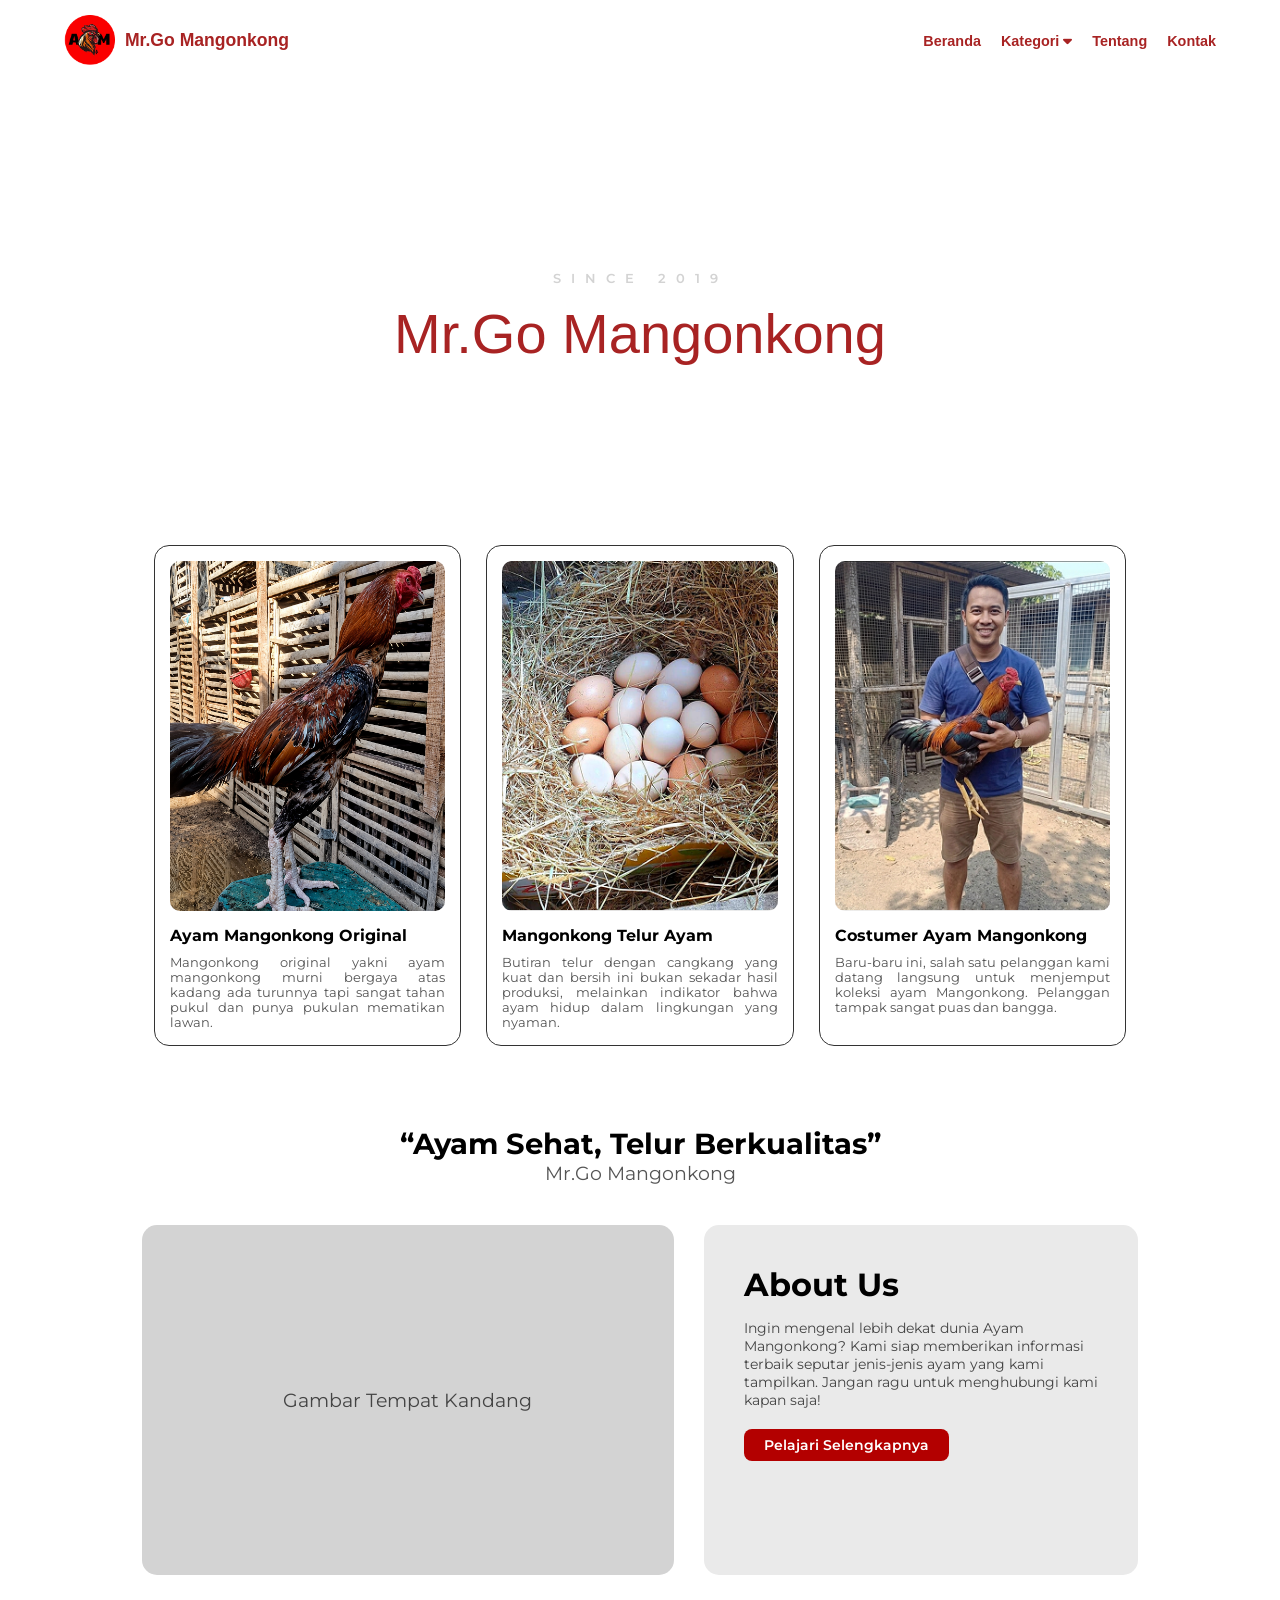
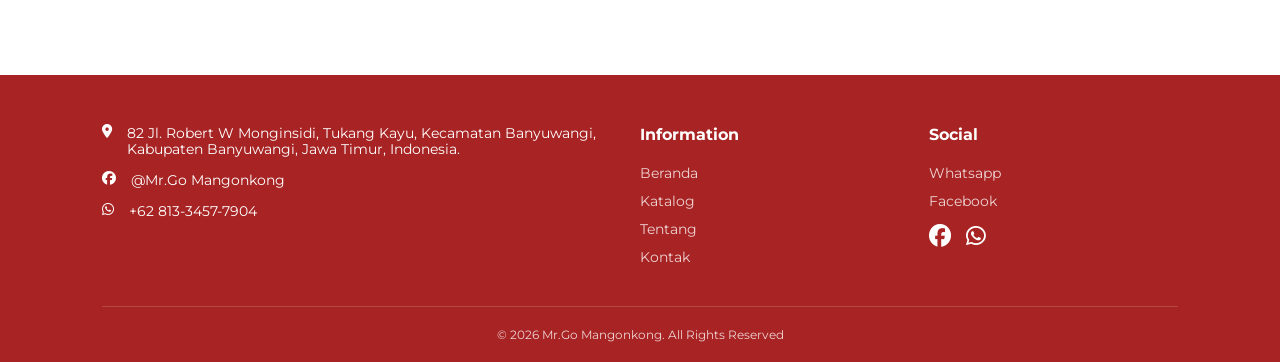
==== index.html @ 9951577a "kontak+tentang" ====
<!DOCTYPE html>
<html lang="id">
<head>
    <meta charset="UTF-8">
    <meta name="viewport" content="width=device-width, initial-scale=1.0">
    <title>Mr.Go Mangonkong | Beranda</title>
    <link rel="stylesheet" href="css/style.css">
    <link rel="stylesheet" href="https://cdnjs.cloudflare.com/ajax/libs/font-awesome/6.5.2/css/all.min.css">
</head>
<body>

    <header>
    <nav>
        <a href="../index.html" class="logo">
            <img src="images/logo-ayam.png" alt="Logo Ayam Mangonkong">
            <span class="logo-text">Mr.Go Mangonkong</span>
        </a>

        <ul class="nav-links">
            <li><a href="index.html">Beranda</a></li>
            <li class="dropdown">
                <a href="page/katalog.html" class="dropbtn">
                    Kategori <i class="fa-solid fa-caret-down"></i>
                </a>

                <!-- pilihan jenis ayam -->
                <ul class="dropdown-content">
                    <li><a href="mangonkong-original.html">Mangonkong Original</a></li>
                    <li><a href="mangonkong-assel.html">Mangonkong Assel</a></li>
                    <li><a href="mangonkong-booster.html">Mangonkong Booster</a></li>
                    <li><a href="mangonkong-extra-pama.html">Mangonkong Extra Pama</a></li>
                    <li><a href="mangonkong-platinum-bangkok.html">Mangonkong Platinum Bangkok</a></li>
                    <li><a href="mangonkong-platinum-khoygon.html">Mangonkong Platinum Khoygon</a></li>
                    <li><a href="mangonkong-platinum-plucker.html">Mangonkong Platinum Plucker</a></li>
                    <li><a href="mangonkong-shamo.html">Mangonkong Shamo</a></li>
                    <li><a href="mangonkong-vietkong.html">Mangonkong Vietkong</a></li>
                </ul>
            </li>

            <li><a href="page/tentang.html">Tentang</a></li>
            <li><a href="page/kontak.html">Kontak</a></li>
        </ul>

        <div class="hamburger">
            <i class="fas fa-bars"></i>
        </div>
    </nav>
</header>

   <!-- Bagian Hero -->
    <section class="hero">
        <small>SINCE 2019</small>
        <h1>Mr.Go Mangonkong</h1>
    </section>

    <section class="cards" id="cardContainer"></section>

        <section class="quote">
            <h2>“Ayam Sehat, Telur Berkualitas”</h2>
            <p>Mr.Go Mangonkong</p>
        </section>

        <section class="about">
            <div class="about-img">Gambar Tempat Kandang</div>
            <div class="about-text" id="aboutText">
                <!-- Diisi oleh JavaScript -->
            </div>
        </section>

<script>
    const dataAyam = [
        {
            judul: "Ayam Mangonkong Original",
            desc: "Mangonkong original yakni ayam mangonkong murni bergaya atas kadang ada turunnya tapi sangat tahan pukul dan punya pukulan mematikan lawan.",
            img: "images/mangonkong original.png"
        },
        {
            judul: "Mangonkong Telur Ayam",
            desc: "Butiran telur dengan cangkang yang kuat dan bersih ini bukan sekadar hasil produksi, melainkan indikator bahwa ayam hidup dalam lingkungan yang nyaman.",
            img: "images/telur.png"
        },
        {
            judul: "Costumer Ayam Mangonkong",
            desc: "Baru-baru ini, salah satu pelanggan kami datang langsung untuk menjemput koleksi ayam Mangonkong. Pelanggan tampak sangat puas dan bangga.",
            img: "images/dokumentasi.png"
        }
    ];

    const container = document.getElementById("cardContainer");
    dataAyam.forEach(item => {
        container.innerHTML += `
            <div class="card">
                <div class="card-img">
                    <img src="${item.img}" alt="${item.judul}" onerror="this.style.display='none'">
                </div>
                <div class="card-title">${item.judul}</div>
                <div class="card-desc">${item.desc}</div>
            </div>
        `;
    });

    document.getElementById("aboutText").innerHTML = `
        <h3>About Us</h3>
        <p>
        Ingin mengenal lebih dekat dunia Ayam Mangonkong? Kami siap memberikan informasi terbaik seputar jenis-jenis ayam yang kami tampilkan. Jangan ragu untuk menghubungi kami kapan saja!
        </p>
        <a href="#" class="btn">Pelajari Selengkapnya</a>
    `;
</script>





    <!-- Bagian Footer -->
<footer>
    <div class="footer-container">
        <div class="footer-info">
            <div class="footer-item">
                <i class="fa-solid fa-location-dot"></i>
                <p>82 Jl. Robert W Monginsidi, Tukang Kayu, Kecamatan Banyuwangi,<br>
                   Kabupaten Banyuwangi, Jawa Timur, Indonesia.</p>
            </div>
            <div class="footer-item">
                <i class="fa-brands fa-facebook"></i>
                <a href="#">@Mr.Go Mangonkong</a>
            </div>
            <div class="footer-item">
                <i class="fa-brands fa-whatsapp"></i>
                <a href="#">+62 813-3457-7904</a>
            </div>
        </div>

        <div class="footer-nav">
            <h4>Information</h4>
            <a href="index.html">Beranda</a>
            <a href="#">Katalog</a>
            <a href="page/tentang.html">Tentang</a>
            <a href="page/kontak.html">Kontak</a>
        </div>

        <div class="footer-social">
            <h4>Social</h4>
            <a href="#">Whatsapp</a>
            <a href="#">Facebook</a>
            <div class="social-icons">
                <i class="fa-brands fa-facebook"></i>
                <i class="fa-brands fa-whatsapp"></i>
            </div>
        </div>
    </div>
    <div class="copy">© 2026 Mr.Go Mangonkong. All Rights Reserved</div>
</footer>

    <script src="js/script.js"></script>
</body>
</html>
---- css/style.css ----
/* Home */
@import url('https://fonts.googleapis.com/css2?family=Montserrat:wght@400;500;600;700&display=swap');

* {
    margin: 0;
    padding: 0;
    box-sizing: border-box;
    font-family: 'Montserrat', sans-serif;
}

body {
    background-color: #ffff;
    padding-top:50px;
}

/* Bagian Navbar  */
header {
    background-color: white;
    backdrop-filter: blur(5px);
    position: fixed;
    width: 100%;
    top: 0;
    z-index: 1000;
    border-bottom: 1px solid rgba(255, 255, 255, 0.1);
}

nav {
    display: flex;
    justify-content: space-between;
    align-items: center;
    padding: 15px 5%;
    background-color: #fff;
}

.logo {
    display: flex;
    align-items: center;
    text-decoration: none;
    color: #fff;
}

.logo-text {
    font-size: 1.1rem; 
    font-weight: bold;
    color: #A82323; 
    font-family:'Lucida Sans', 'Lucida Sans Regular', 'Lucida Grande', 'Lucida Sans Unicode', Geneva, Verdana, sans-serif;
}

.logo img {
    height: 50px;
    margin-right: 10px;
}

.nav-links {
    display: flex;
    list-style: none;
    gap: 20px;
}

.nav-links li a {
    text-decoration: none;
    color: #A82323;
    font-weight: bold;
    font-size: 0.9rem;
    padding-bottom: 8px;
    position: relative;
    transition: color 0.3s ease;
    font-family:'Lucida Sans', 'Lucida Sans Regular', 'Lucida Grande', 'Lucida Sans Unicode', Geneva, Verdana, sans-serif;
}

.nav-links li a:hover {
    color: black;
}

.nav-links li a::after {
    content: '';
    position: absolute;
    width: 0;
    height: 2px;
    background-color: black;
    bottom: 0;
    left: 0;
    transition: width 0.4s ease;
}

.nav-links li a:hover::after {
    width: 100%;
}

.nav-right {
    display: flex;
    align-items: center;
    gap: 20px;
}
.nav-right .btn {
    padding: 8px 16px;
    border: none;
    border-radius: 4px;
    font-weight: 500;
    cursor: pointer;
    transition: background-color 0.3s ease, color 0.3s ease;
}

.nav-links, .dropdown-content {
    list-style: none;
    padding: 0;
    margin: 0;
}

@media screen and (max-width: 768px) {
    .nav-links {
       display: none; 
        flex-direction: column;
        position: absolute;
        top: 70px;
        left: 0;
        width: 100%;
        background-color: #fff;
        text-align: center;
        box-shadow: 0 5px 10px rgba(0,0,0,0.1);
        padding: 20px 0;
    }

    .hamburger {
        display: block !important; 
    }

    .nav-links.active {
        display: flex; 
    }
}

.hamburger {
    display: none;
    color: #A82323;
    font-size: 1.5rem;
    cursor: pointer;
}

/* Bagian DropDown */
.dropdown {
    position: relative;
}

.dropdown-content {
    display: none;
    position: absolute;
    background-color: #ffffff;
    min-width: 250px;
    box-shadow: 0px 8px 16px 0px rgba(0,0,0,0.1); 
    z-index: 1;
    border-radius: 15px; 
    padding: 10px 0;
    margin-top: 10px;
}

.dropdown::after {
    content: "";
    position: absolute;
    top: 100%;
    left: 0;
    width: 100%;
    height: 20px; 
    display: block;
}

.dropdown-content li a {
    color: #8B0000; 
    padding: 12px 20px;
    text-decoration: none;
    display: block;
    font-weight: 600;
    font-size: 0.95rem;
    transition: 0.3s;
}

.dropdown-content li a:hover {
    background-color: #f1f1f1;
    border-radius: 10px;
    color: #000;
}

.dropdown:hover .dropdown-content {
    display: block;
}

/* Bagian Hero */
.hero {
    height: 55vh;
    background-color: #ffff;
    display: flex;
    flex-direction: column;
    justify-content: center;
    align-items: center;
    text-align: center;
    bottom: 70px;
}

.hero small {
    letter-spacing: 10px;
    color: #D3D3D3;
    font-weight: 600;
    margin-bottom: 15px;
    margin-top: 60px;
}

.hero h1 {
    font-size: 3.5rem;
    color: #A82323;
    font-weight: 400;
    font-family:'Franklin Gothic Medium', 'Arial Narrow', Arial, sans-serif;
    font: bold;
    margin-bottom: 20px;
}

/* Bagian Card */
.cards {
    display: flex;
    justify-content: center;
    gap: 25px;
    margin: -100px auto 50px; 
    padding: 0 5%;
    max-width: 1100px;
    margin-top: 0;
}

.card {
    background: #fff;
    border: 1px solid #333;
    border-radius: 15px;
    padding: 15px;
    width: 350px;
    transition: 0.3s;
}

.card:hover {
    transform: translateY(-10px); 
    box-shadow: 0 10px 20px rgba(0,0,0,0.2);}

.card-img {
    height: 350px;
    background: #eee;
    border-radius: 10px;
    margin-bottom: 15px;
    overflow: hidden;
}

.card-img img {
    width: 100%; height: 100%; object-fit: cover; 
}
.card-title {
    font-weight: 700; margin-bottom: 10px; font-size: 1rem; 
}
.card-desc { 
    font-size: 0.8rem; color: #555; text-align: justify; 
}

/* Quote */
.quote{
    text-align: center; margin: 80px 0 40px;
}
.quote h2{
    font-size: 1.8rem; font-weight: 700; color: #000; 
}
.quote p { font-size: 1.2rem; color: #555; }

/* About */
.about {
    display: flex;
    gap: 30px;
    padding: 0 8% 100px;
    max-width: 1200px;
    margin: 0 auto;
}

.about-img {
    flex: 1.5;
    background: #D3D3D3;
    height: 350px;
    border-radius: 15px;
    display: flex;
    justify-content: center;
    align-items: center;
    font-size: 1.2rem;
    color: #444;
}

.about-text {
    flex: 1;
    background: #EAEAEA;
    padding: 40px;
    border-radius: 15px;
}

.about-text h3 { font-size: 2rem; margin-bottom: 15px; }
.about-text p { font-size: 0.9rem; margin-bottom: 20px; color: #444; }

.btn {
    display: inline-block;
    padding: 10px 20px;
    background: #A82323;
    color: #fff;
    text-decoration: none;
    border-radius: 8px;
    font-size: 0.85rem;
    font-weight: 600;
}

/* footer */
footer {
    background-color: #A82323;
    color: #fff;
    padding: 50px 8% 20px;
}

.footer-container {
    display: grid;
    grid-template-columns: 2fr 1fr 1fr;
    gap: 40px;
    padding-bottom: 30px;
}

.footer-info .footer-item {
    display: flex;
    align-items: flex-start;
    gap: 15px;
    margin-bottom: 15px;
    font-size: 0.85rem;
}

.footer-info a { color: #fff; text-decoration: none; }
.footer-nav h4, .footer-social h4 { margin-bottom: 20px; }
.footer-nav a, .footer-social a { 
    display: block; 
    color: rgba(255,255,255,0.8); 
    text-decoration: none; 
    margin-bottom: 10px; 
    font-size: 0.9rem;
}

.footer-container a:hover {
    color: black;
}

.social-icons {
    display: flex;
    gap: 15px;
    margin-top: 15px;
    font-size: 1.4rem;
}

.copy {
    text-align: center;
    padding-top: 20px;
    border-top: 1px solid rgba(255,255,255,0.2);
    font-size: 0.75rem;
    opacity: 0.8;
}


/* RESPONSIVE */
@media(max-width:900px){
    .cards{
        flex-direction:column;
        align-items:center;
        margin-top:0;
    }

    .about{
        flex-direction:column;
    }

    .hero h1{
        font-size:40px;
    }
}
/* Katalog */
.container{
  padding:60px 80px;
}

.grid{
  display:grid;
  grid-template-columns:repeat(3,1fr);
  gap:50px;
}

.cardd{
  width:320px;
  background:#ffffff;
  border-radius:20px;
  padding:35px;
  border:1px solid #d1d1d1;
  text-align:center;
  margin:auto;
  transition: 0.3s;
}

.cardd img{
  width:100%;
  height:300px;
  object-fit:cover;
  border-radius:10px;
}

.cardd h3{
  margin-bottom:10px;
  font-size:14px;
}
.cardd:hover {
    transform: translateY(-10px); 
    box-shadow: 0 10px 20px rgba(0,0,0,0.2);}

.btn{
  background:#b30000;
  color:#ffffff;
  padding:8px 20px;
  border:none;
  border-radius:8px;
  cursor:pointer;
}

/* ===== DETAIL ===== */
.detail{
  display:flex;
  justify-content:space-between;
  align-items:center;
  padding:80px;
}

.detail-text{
  width:50%;
}

.detail-text h1{
  font-size:32px;
  margin-bottom:20px;
}

.detail-text p{
  line-height:1.6;
}

.detail-img img{
  width:360px;
}

/* =========================
   TITLE KATALOG
========================= */

.katalog-title{
    text-align:center;
    margin-bottom:60px;
    font-family: 'Poppins', sans-serif;
}
/* TEXT RED */
.katalog-title span{
    display:block;
    font-size:24px;
    font-weight:500;
    color:#A82323;
    margin-bottom:10px;
    letter-spacing:1px;
    font-weight: 600;
}
/* MAIN TITLE */
.katalog-title h1{
    font-size:54px;
    font-weight:700;
    color:#000000;
    line-height:1.3;
}

/* detail */
.active-nav{
  font-weight:700;
}
.detail-wrapper{
  display:flex;
  justify-content:space-between;
  align-items:center;
  padding:
  80px
  100px
  60px;
  min-height:700px;
  font-family: 'Poppins', sans-serif;
}
.detail-left{
  width:52%;
}
.detail-left h1{
  font-size:64px;
  line-height:1.1;
  font-weight:600;
  margin-bottom:40px;
  color:#000000;
}
.detail-left p{
  width:90%;
  font-size:20px;
  line-height:1.9;
  color:#333333;
}
.detail-right{
  width:48%;
  display:flex;
  justify-content:center;
}
.detail-right img{
  width:360px;
  height:520px;
  object-fit:cover;
  border-radius:10px;
}
/* =========================
   CARD REKOMENDASI
========================= */

.recommendation-section{
  display:flex;
  justify-content:center;
  gap:45px;
  padding:
  20px
  80px
  80px;
}
.recommend-card{
  width:320px;
  background:#ffffff;
  border:1px  solid
  #d8d8d8;
  border-radius:20px;
  padding:20px;
  text-align:center;
  box-shadow: 0px  4px 10px
  rgba(0,0,0,0.05);
  transition: 0.3s;

}
.recommend-card h3{
  font-size:15px;
  margin-bottom:15px;
  
}
.recommend-card img{
  width:100%;
  height:330px;
  object-fit:cover;
  border-radius:10px;
  
}
.recommend-card button{
  margin-top:20px;
  width:120px;
  height:40px;
  border:none;
  border-radius:10px;
  background:#b30000;
  color:white;
  cursor:pointer;
  transition:0.3s;
}
.recommend-card button:hover{
  background:#8f0000;
  
}

/* Bagian Kontak */
.about-container {
    max-width: 1100px;
    margin: 80px auto;
    padding: 0 20px;
    display: flex;
    gap: 40px;
    align-items: center;
}

.image-gallery {
    display: grid;
    grid-template-columns: 1fr 1fr;
    grid-template-rows: 1fr 1fr;
    gap: 15px;
    flex: 1;
}

.img-large {
    grid-row: span 2;
    background-color: #d9d9d9;
    border-radius: 15px;
    height: 400px;
}

.img-small {
    background-color: #d9d9d9;
    border-radius: 15px;
    height: 192.5px;
}

.img-large {
    background-image: url('../assets/ayam-besar.jpg');
    background-size: cover;
    background-position: center;
    border-radius: 15px;
    height: 400px;
}

.img-small:nth-child(2) {
    background-image: url('../assets/ayam-kecil1.jpg');
    background-size: cover;
}

.img-small:nth-child(3) {
    background-image: url('../assets/ayam-kecil2.jpg');
    background-size: cover;
}

.content-section {
    flex: 1;
}

.content-section h1 {
    font-size: 36px;
    font-weight: 800;
    margin-bottom: 20px;
    color: #000;
}

.content-section p {
    margin-bottom: 20px;
    font-size: 16px;
    color: #444;
    text-align: justify;
}

.btn-back {
    display: inline-block;
    background-color: #a52a2a; 
    color: white;
    padding: 15px 35px;
    border-radius: 50px;
    text-decoration: none;
    font-weight: 600;
    font-size: 16px;
    transition: 0.3s;
    border: none;
    cursor: pointer;
}  

.btn-back:hover {
    background-color: #800000;
    transform: translateY(-2px);
}

/* Responsif kontak untuk HP */
@media (max-width: 768px) {
    .about-container {
    flex-direction: column;
    margin: 40px auto;
    }
    .image-gallery {
    width: 100%;
    }
}

/* Bagian Kontak */
.contact-container {
        display: flex;
        max-width: 1100px;
        margin: 50px auto;
        gap: 40px;
        align-items: center;
        padding: 20px;
    }

  .contact-image {
    flex: 1;
    width: 100%; 
    height: 350px;
    object-fit: cover; 
    border-radius: 20px; 
}

    .content-section {
        flex: 1;
    }

    .content-section h1 {
        font-size: 36px;
        font-weight: 800;
        margin-bottom: 15px;
    }

    .btn-contact {
        background-color: #a52a2a; /* Warna merah branding */
        color: white;
        border: none;
        padding: 15px 30px;
        border-radius: 50px;
        font-size: 18px;
        font-weight: 600;
        cursor: pointer;
        transition: 0.3s;
    }

    .btn-contact:hover {
        background-color: #800000;
        transform: scale(1.05);
    }
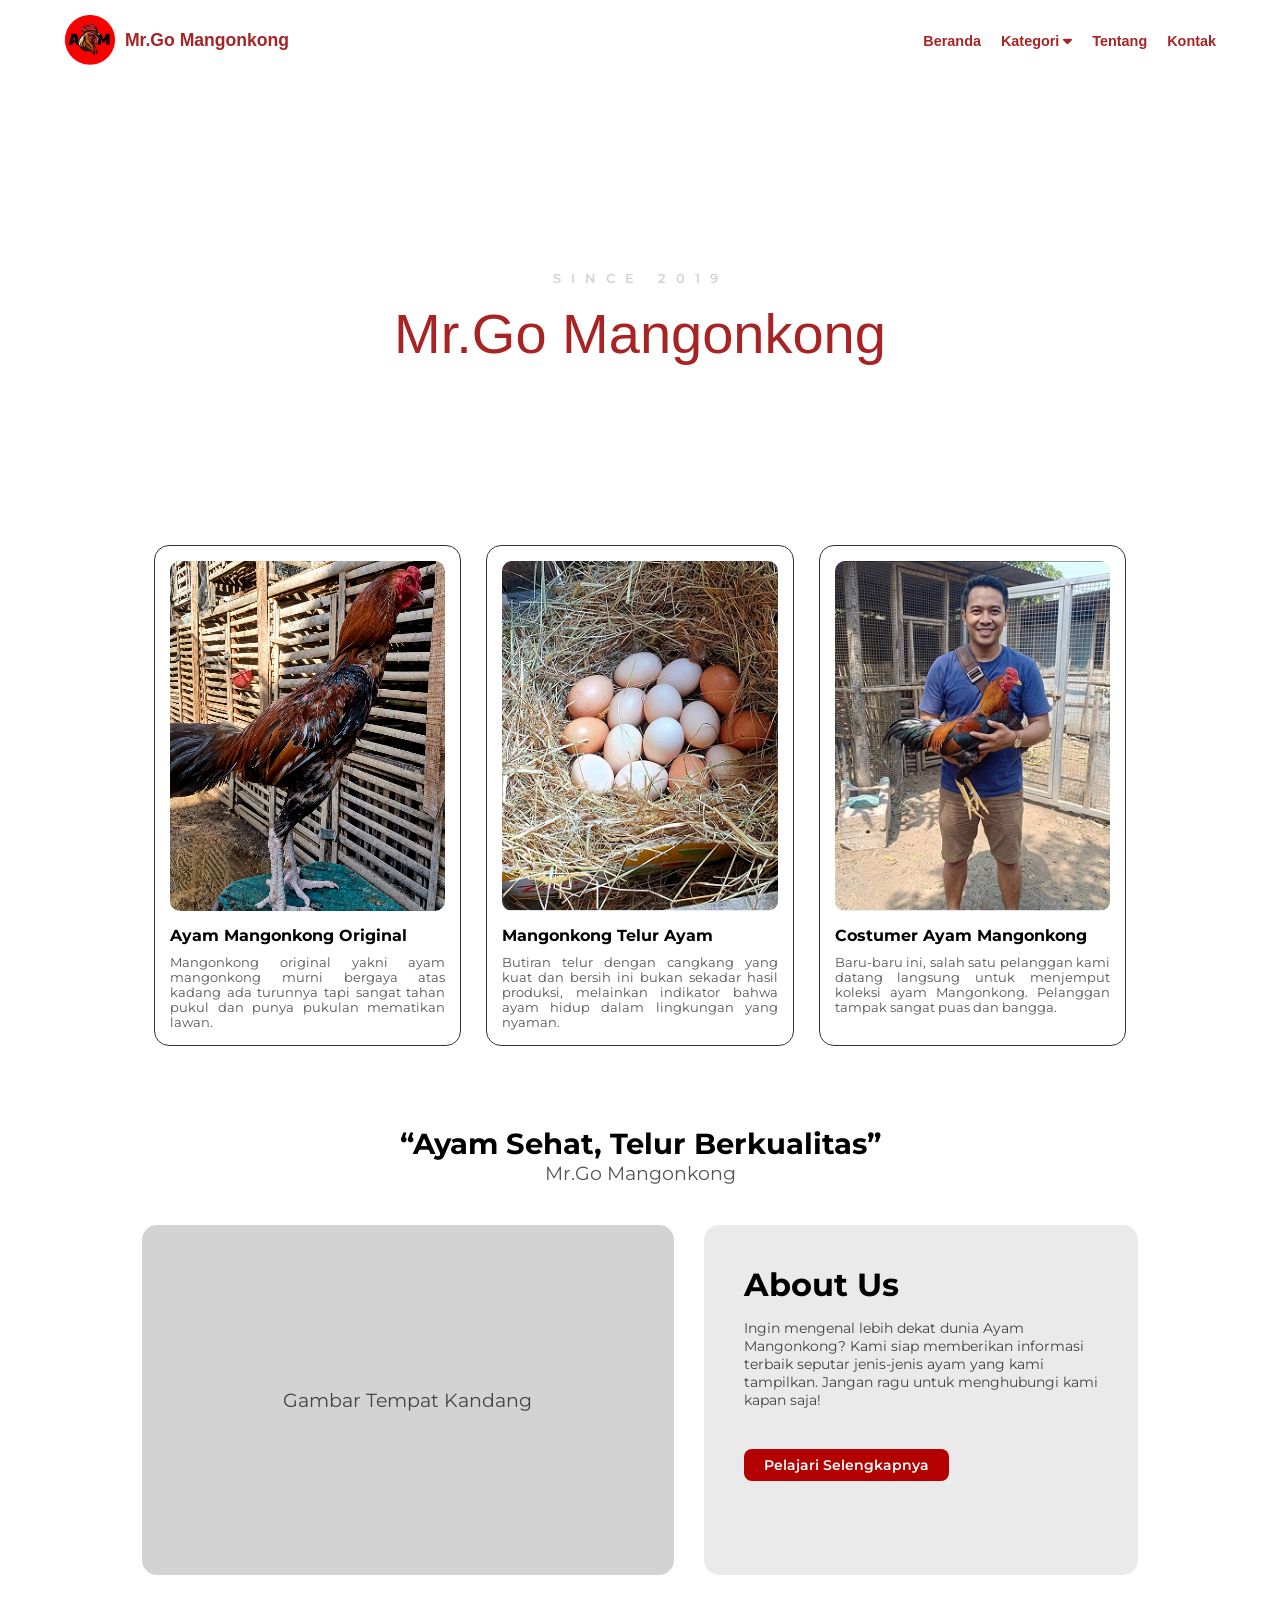
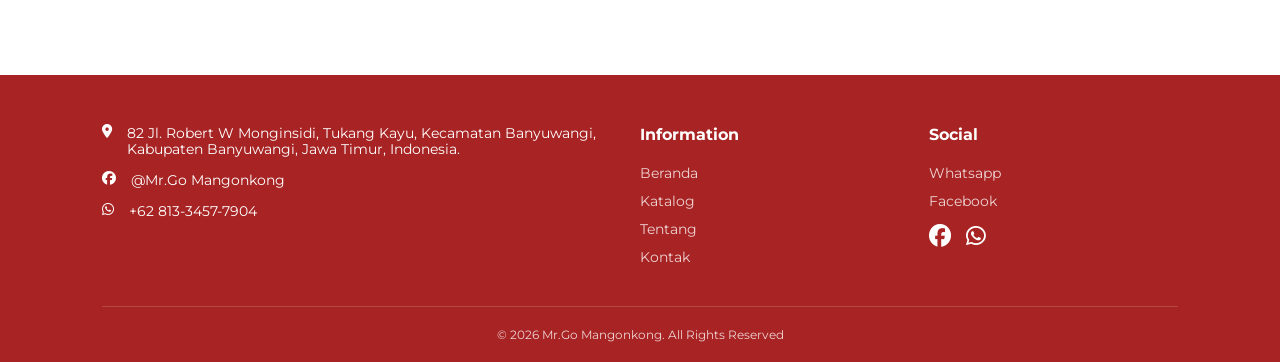
==== commit 6a91eeb1: "donneee" ====
--- a/index.html
+++ b/index.html
@@ -104,7 +104,7 @@
         <p>
         Ingin mengenal lebih dekat dunia Ayam Mangonkong? Kami siap memberikan informasi terbaik seputar jenis-jenis ayam yang kami tampilkan. Jangan ragu untuk menghubungi kami kapan saja!
         </p>
-        <a href="#" class="btn">Pelajari Selengkapnya</a>
+        <a href="page/tentang.html" class="btn">Pelajari Selengkapnya</a>
     `;
 </script>
 
--- a/css/style.css
+++ b/css/style.css
@@ -418,6 +418,7 @@
   border:none;
   border-radius:8px;
   cursor:pointer;
+  margin-top: 20px;
 }
 
 /* ===== DETAIL ===== */
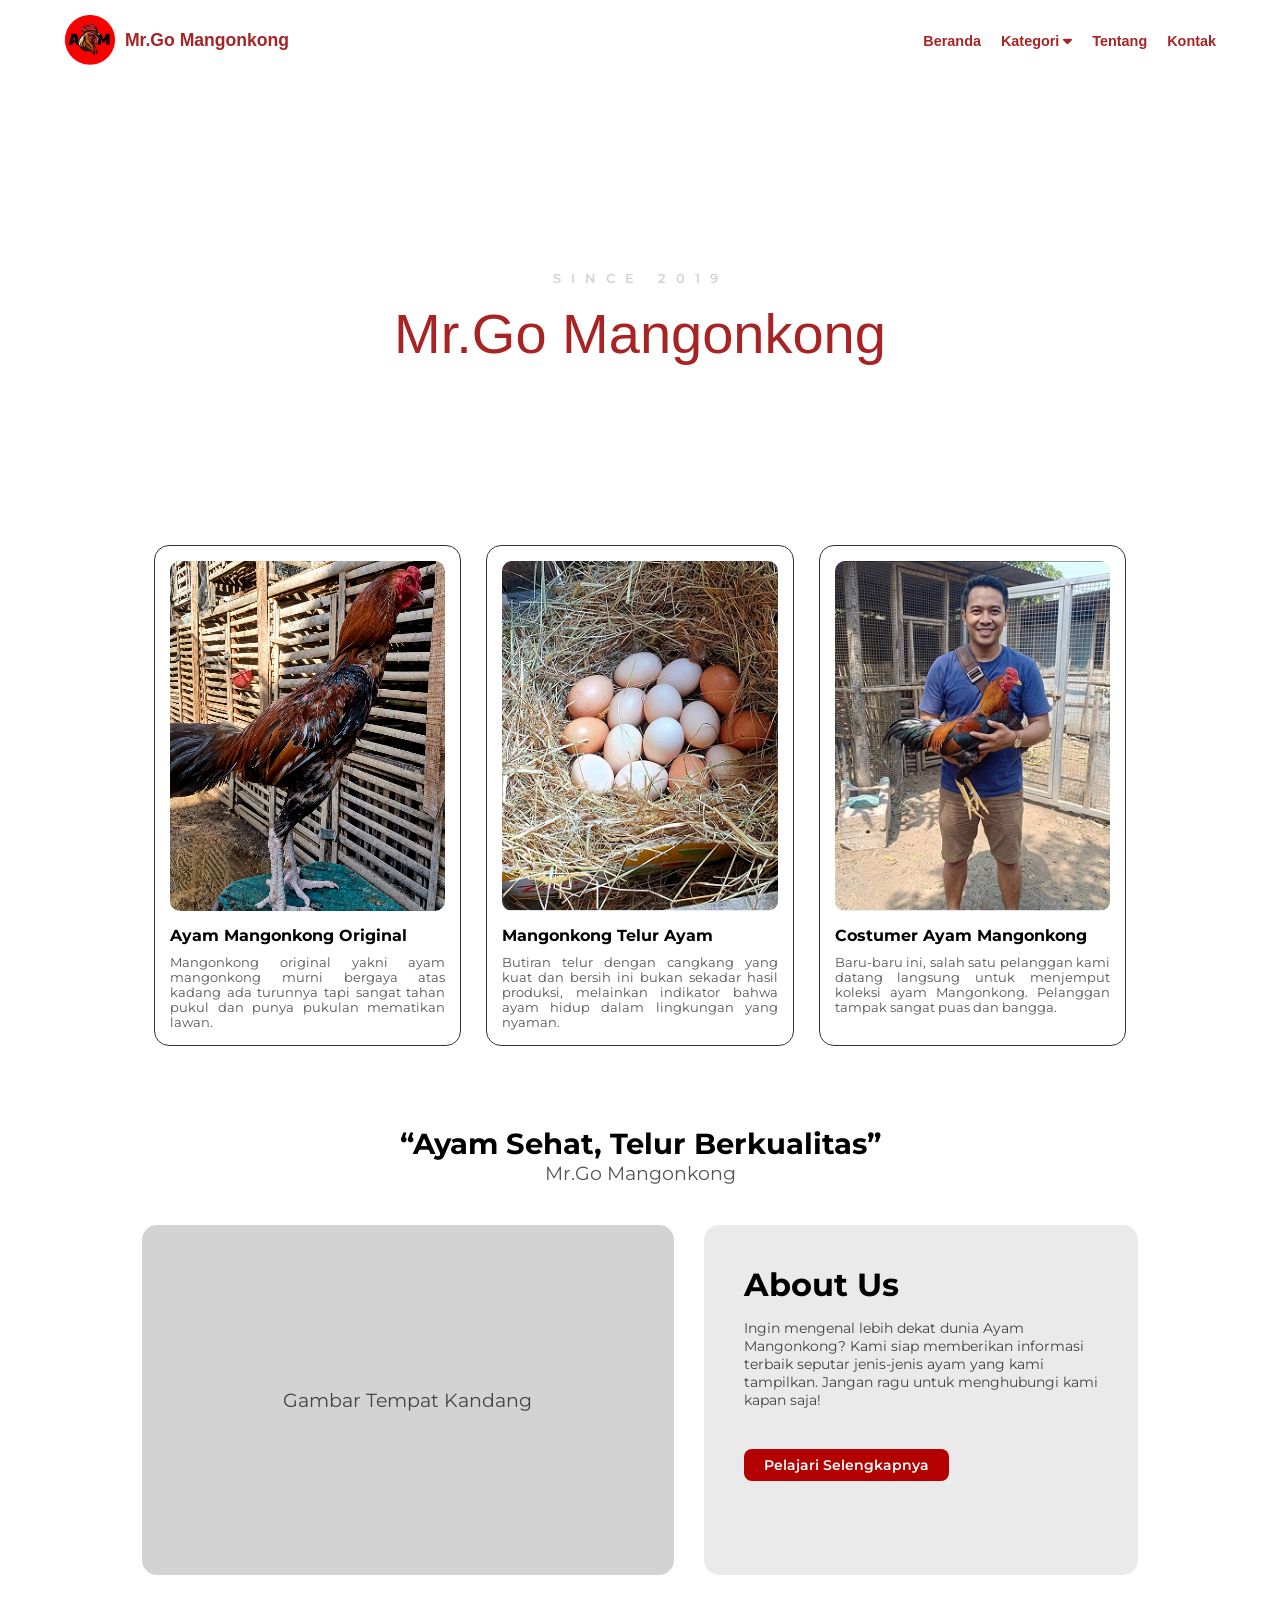
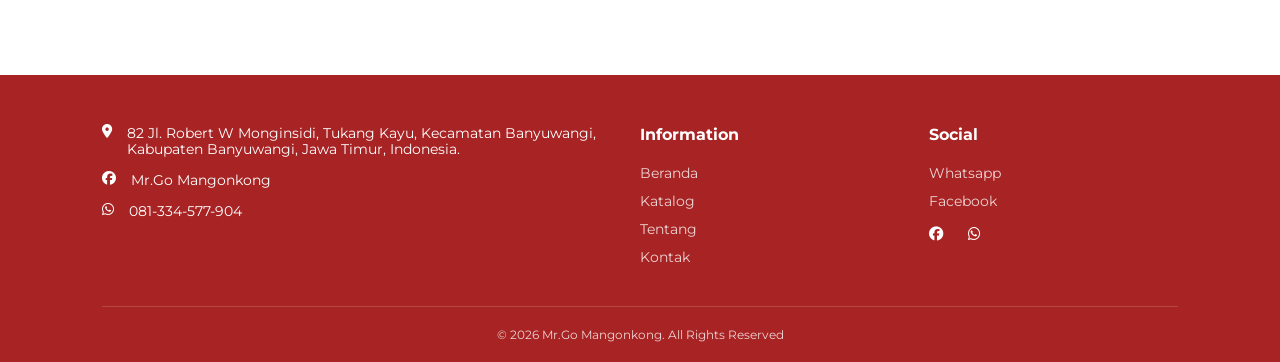
==== commit eec662ce: "tdone (tinggal ganti foto)" ====
--- a/index.html
+++ b/index.html
@@ -25,15 +25,15 @@
 
                 <!-- pilihan jenis ayam -->
                 <ul class="dropdown-content">
-                    <li><a href="mangonkong-original.html">Mangonkong Original</a></li>
-                    <li><a href="mangonkong-assel.html">Mangonkong Assel</a></li>
-                    <li><a href="mangonkong-booster.html">Mangonkong Booster</a></li>
-                    <li><a href="mangonkong-extra-pama.html">Mangonkong Extra Pama</a></li>
-                    <li><a href="mangonkong-platinum-bangkok.html">Mangonkong Platinum Bangkok</a></li>
-                    <li><a href="mangonkong-platinum-khoygon.html">Mangonkong Platinum Khoygon</a></li>
-                    <li><a href="mangonkong-platinum-plucker.html">Mangonkong Platinum Plucker</a></li>
-                    <li><a href="mangonkong-shamo.html">Mangonkong Shamo</a></li>
-                    <li><a href="mangonkong-vietkong.html">Mangonkong Vietkong</a></li>
+                    <li><a href="page/mangonkong-original.html">Mangonkong Original</a></li>
+                    <li><a href="page/mangonkong-assel.html">Mangonkong Assel</a></li>
+                    <li><a href="page/mangonkong-booster.html">Mangonkong Booster</a></li>
+                    <li><a href="page/mangonkong-extra-pama.html">Mangonkong Extra Pama</a></li>
+                    <li><a href="page/mangonkong-platinum-bangkok.html">Mangonkong Platinum Bangkok</a></li>
+                    <li><a href="page/mangonkong-platinum-khoygon.html">Mangonkong Platinum Khoygon</a></li>
+                    <li><a href="page/mangonkong-platinum-plucker.html">Mangonkong Platinum Plucker</a></li>
+                    <li><a href="page/mangonkong-shamo.html">Mangonkong Shamo</a></li>
+                    <li><a href="page/mangonkong-vietkong.html">Mangonkong Vietkong</a></li>
                 </ul>
             </li>
 
@@ -63,7 +63,6 @@
         <section class="about">
             <div class="about-img">Gambar Tempat Kandang</div>
             <div class="about-text" id="aboutText">
-                <!-- Diisi oleh JavaScript -->
             </div>
         </section>
 
@@ -108,11 +107,7 @@
     `;
 </script>
 
-
-
-
-
-    <!-- Bagian Footer -->
+<!-- Bagian Footer -->
 <footer>
     <div class="footer-container">
         <div class="footer-info">
@@ -123,31 +118,36 @@
             </div>
             <div class="footer-item">
                 <i class="fa-brands fa-facebook"></i>
-                <a href="#">@Mr.Go Mangonkong</a>
+                 <a href="https://www.facebook.com/MrGoMangonkong" target="_blank">Mr.Go Mangonkong</a>
             </div>
             <div class="footer-item">
                 <i class="fa-brands fa-whatsapp"></i>
-                <a href="#">+62 813-3457-7904</a>
+                <a href="https://wa.me/6281334577904?text=Halo%20Mr.Go%20Mangonkong" target="_blank">081-334-577-904</a>
             </div>
         </div>
 
         <div class="footer-nav">
             <h4>Information</h4>
             <a href="index.html">Beranda</a>
-            <a href="#">Katalog</a>
+            <a href="page/katalog.html">Katalog</a>
             <a href="page/tentang.html">Tentang</a>
             <a href="page/kontak.html">Kontak</a>
         </div>
 
         <div class="footer-social">
-            <h4>Social</h4>
-            <a href="#">Whatsapp</a>
-            <a href="#">Facebook</a>
-            <div class="social-icons">
-                <i class="fa-brands fa-facebook"></i>
-                <i class="fa-brands fa-whatsapp"></i>
-            </div>
-        </div>
+    <h4>Social</h4>
+        <a href="https://wa.me/6281334577904?text=Halo%20Mr.Go%20Mangonkong" target="_blank">Whatsapp</a>
+        <a href="https://www.facebook.com/MrGoMangonkong" target="_blank">Facebook</a>
+    
+    <div class="social-icons">
+        <a href="https://www.facebook.com/MrGoMangonkong" target="_blank" style="color: white; margin-right: 10px;">
+            <i class="fa-brands fa-facebook"></i>
+        </a>
+        <a href="https://wa.me/6281334577904" target="_blank" style="color: white;">
+            <i class="fa-brands fa-whatsapp"></i>
+        </a>
+    </div>
+</div>
     </div>
     <div class="copy">© 2026 Mr.Go Mangonkong. All Rights Reserved</div>
 </footer>
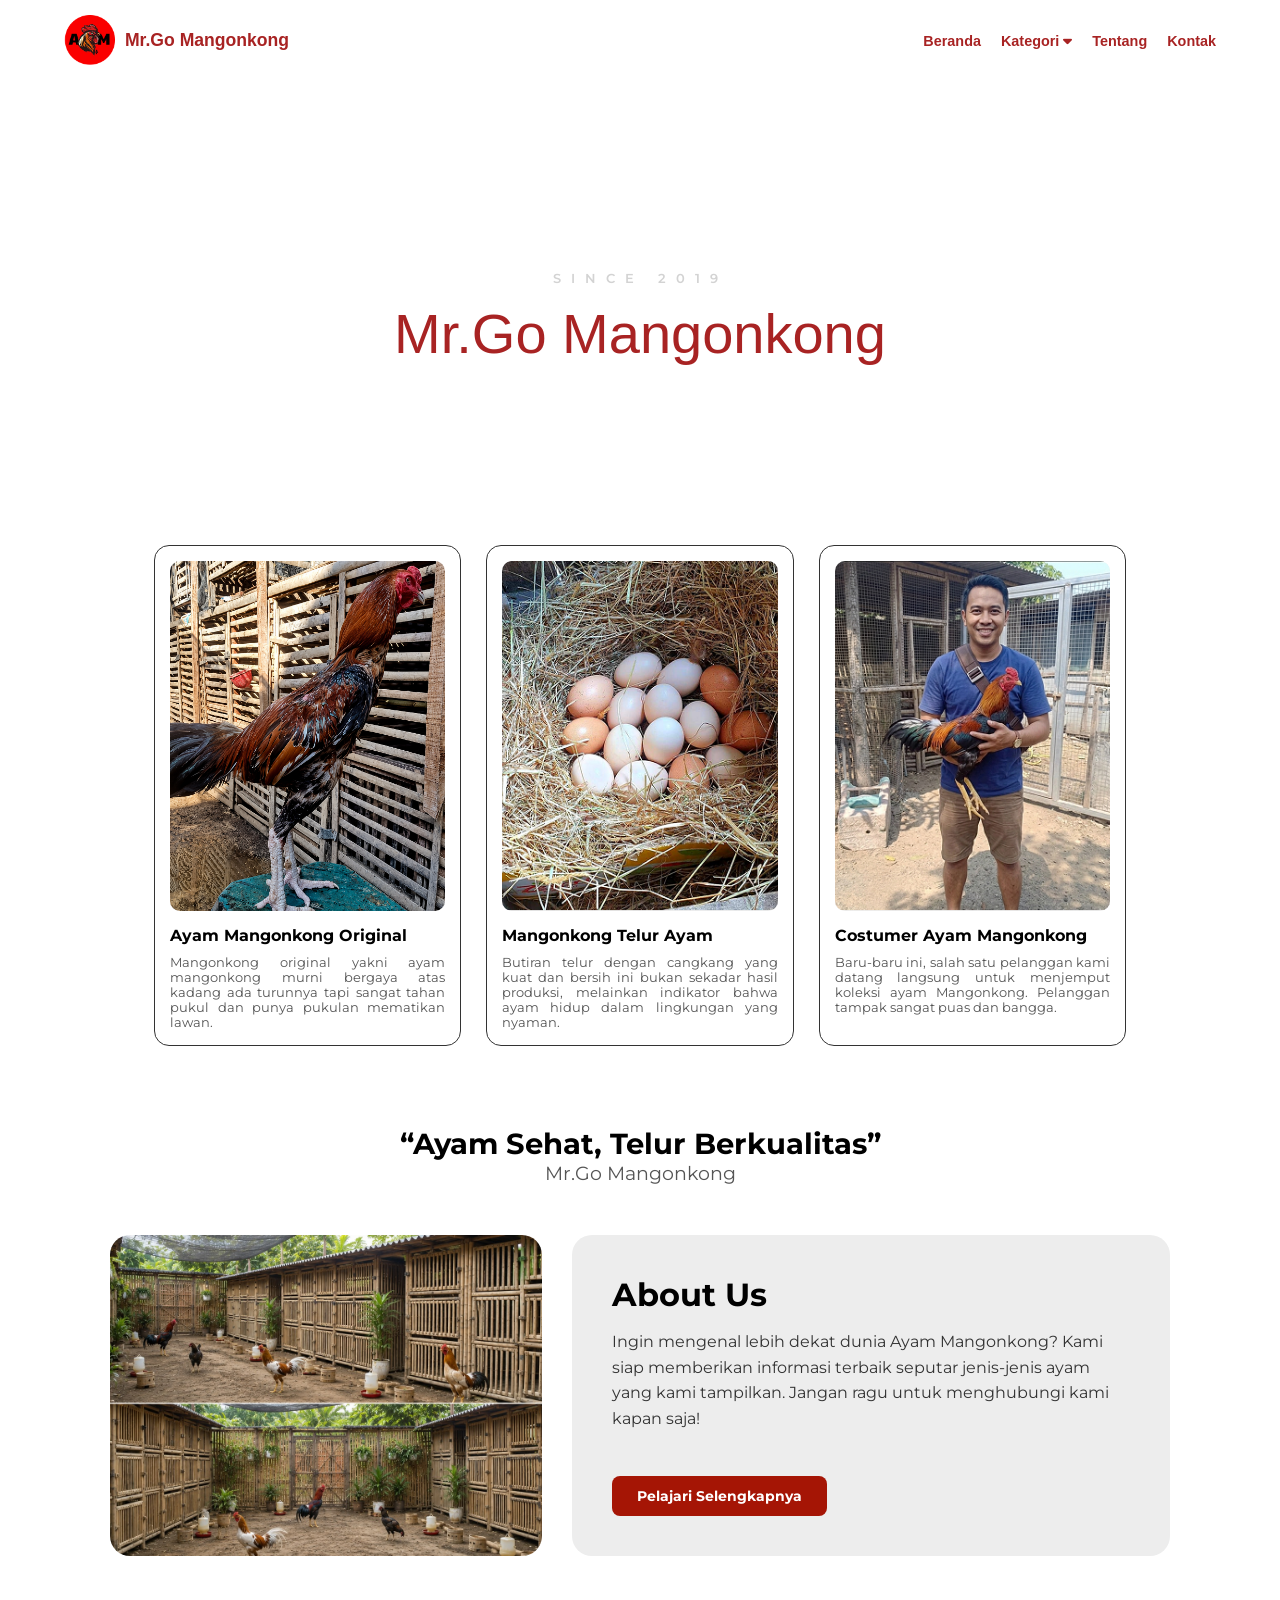
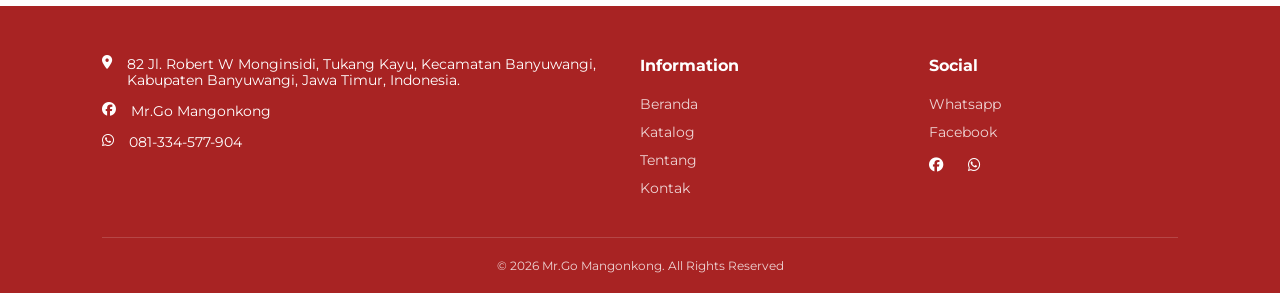
==== commit d9579bfb: "fix" ====
--- a/index.html
+++ b/index.html
@@ -49,22 +49,21 @@
 
    <!-- Bagian Hero -->
     <section class="hero">
-        <small>SINCE 2019</small>
-        <h1>Mr.Go Mangonkong</h1>
-    </section>
+    <small>SINCE 2019</small>
+    <h1>Mr.Go Mangonkong</h1>
+</section>
 
-    <section class="cards" id="cardContainer"></section>
+<section class="cards" id="cardContainer"></section>
 
-        <section class="quote">
-            <h2>“Ayam Sehat, Telur Berkualitas”</h2>
-            <p>Mr.Go Mangonkong</p>
-        </section>
+<section class="quote">
+    <h2>“Ayam Sehat, Telur Berkualitas”</h2>
+    <p>Mr.Go Mangonkong</p>
+</section>
 
-        <section class="about">
-            <div class="about-img">Gambar Tempat Kandang</div>
-            <div class="about-text" id="aboutText">
-            </div>
-        </section>
+<section class="about">
+    <div id="aboutImage">Gambar Tempat Kandang</div>
+    <div class="about-text" id="aboutText"></div>
+</section>
 
 <script>
     const dataAyam = [
@@ -104,6 +103,10 @@
         Ingin mengenal lebih dekat dunia Ayam Mangonkong? Kami siap memberikan informasi terbaik seputar jenis-jenis ayam yang kami tampilkan. Jangan ragu untuk menghubungi kami kapan saja!
         </p>
         <a href="page/tentang.html" class="btn">Pelajari Selengkapnya</a>
+    `;
+
+    document.getElementById("aboutImage").innerHTML = `
+        <img src="images/kandung.jpeg" alt="Gambar Tempat Kandang" class="img-responsive">
     `;
 </script>
 
--- a/css/style.css
+++ b/css/style.css
@@ -264,37 +264,6 @@
 }
 .quote p { font-size: 1.2rem; color: #555; }
 
-/* About */
-.about {
-    display: flex;
-    gap: 30px;
-    padding: 0 8% 100px;
-    max-width: 1200px;
-    margin: 0 auto;
-}
-
-.about-img {
-    flex: 1.5;
-    background: #D3D3D3;
-    height: 350px;
-    border-radius: 15px;
-    display: flex;
-    justify-content: center;
-    align-items: center;
-    font-size: 1.2rem;
-    color: #444;
-}
-
-.about-text {
-    flex: 1;
-    background: #EAEAEA;
-    padding: 40px;
-    border-radius: 15px;
-}
-
-.about-text h3 { font-size: 2rem; margin-bottom: 15px; }
-.about-text p { font-size: 0.9rem; margin-bottom: 20px; color: #444; }
-
 .btn {
     display: inline-block;
     padding: 10px 20px;
@@ -446,9 +415,7 @@
   width:360px;
 }
 
-/* =========================
-   TITLE KATALOG
-========================= */
+/* Bagian .katalog-title */
 
 .katalog-title{
     text-align:center;
@@ -569,7 +536,7 @@
   
 }
 
-/* Bagian Kontak */
+/* About */
 .about-container {
     max-width: 1100px;
     margin: 80px auto;
@@ -597,25 +564,17 @@
 .img-small {
     background-color: #d9d9d9;
     border-radius: 15px;
-    height: 192.5px;
-}
-
-.img-large {
-    background-image: url('../assets/ayam-besar.jpg');
-    background-size: cover;
-    background-position: center;
-    border-radius: 15px;
-    height: 400px;
-}
-
-.img-small:nth-child(2) {
-    background-image: url('../assets/ayam-kecil1.jpg');
-    background-size: cover;
-}
-
-.img-small:nth-child(3) {
-    background-image: url('../assets/ayam-kecil2.jpg');
-    background-size: cover;
+    height: 200.5px;
+}
+
+/* IMAGE */
+.img-large img,
+.img-small img{
+    width:100%;
+    height:100%;
+    object-fit:cover;
+    border-radius:15px;
+    display:block;
 }
 
 .content-section {
@@ -666,47 +625,124 @@
     }
 }
 
-/* Bagian Kontak */
-.contact-container {
-        display: flex;
-        max-width: 1100px;
-        margin: 50px auto;
-        gap: 40px;
-        align-items: center;
-        padding: 20px;
-    }
-
-  .contact-image {
-    flex: 1;
-    width: 100%; 
-    height: 350px;
-    object-fit: cover; 
-    border-radius: 20px; 
-}
-
-    .content-section {
-        flex: 1;
-    }
-
-    .content-section h1 {
-        font-size: 36px;
-        font-weight: 800;
-        margin-bottom: 15px;
-    }
-
-    .btn-contact {
-        background-color: #a52a2a; /* Warna merah branding */
-        color: white;
-        border: none;
-        padding: 15px 30px;
-        border-radius: 50px;
-        font-size: 18px;
-        font-weight: 600;
-        cursor: pointer;
-        transition: 0.3s;
-    }
-
-    .btn-contact:hover {
-        background-color: #800000;
-        transform: scale(1.05);
-    }+ .contact-container {
+    max-width: 1300px;
+    margin: 120px auto 80px;
+    padding: 0 40px;
+
+    display: flex;
+    align-items: center;
+    justify-content: space-between;
+    gap: 60px;
+}
+
+.image-placeholder{
+    flex: 1.3;
+    min-width: 500px;
+}
+
+.contact-image {
+    width: 100%;
+    height: 400px;
+    object-fit: cover;
+    border-radius: 20px;
+    display: block;
+}
+
+.content-section{
+    flex: 0.8;
+}
+
+.content-section h1 {
+    font-size: 42px;
+    font-weight: 800;
+    margin-bottom: 20px;
+    line-height: 1.2;
+}
+
+.content-section p{
+    font-size: 20px;
+    line-height: 1.8;
+    text-align: justify;
+    margin-bottom: 35px;
+}
+
+.btn-contact {
+    background-color: #a52a2a;
+    color: white;
+    border: none;
+    padding: 14px 30px;
+    border-radius: 50px;
+    font-size: 18px;
+    font-weight: 700;
+    cursor: pointer;
+    transition: 0.3s;
+    display: inline-block;
+}
+
+.btn-contact:hover {
+    background-color: #800000;
+    transform: scale(1.05);
+}
+
+/* Container Utama About */
+.about {
+    display: flex;
+    max-width: 1100px;      
+    margin: 50px auto;      
+    gap: 30px;              
+    align-items: stretch;   
+    padding: 0 20px;
+}
+
+#aboutImage {
+    flex: 1;                
+    border-radius: 20px;    
+    overflow: hidden;     
+    display: flex;
+}
+
+.img-responsive {
+    width: 100%;
+    height: 100%;
+    object-fit: cover;      
+}
+
+.about-text {
+    flex: 1.2;             
+    background-color: #ededed; 
+    border-radius: 20px;   
+    padding: 40px;        
+    display: flex;
+    flex-direction: column;
+    justify-content: center; 
+}
+
+.about-text h3 {
+    font-size: 32px;
+    font-weight: bold;
+    margin-bottom: 15px;
+    color: #000;
+}
+
+.about-text p {
+    font-size: 16px;
+    line-height: 1.6;
+    color: #333;
+    margin-bottom: 25px;
+}
+
+.about-text .btn {
+    align-self: flex-start; 
+    background-color: #a51505;
+    color: white;
+    text-decoration: none;
+    padding: 12px 25px;
+    border-radius: 8px;
+    font-weight: bold;
+    transition: 0.3s;
+}
+
+.about-text .btn:hover {
+    background-color: #800f03;
+}
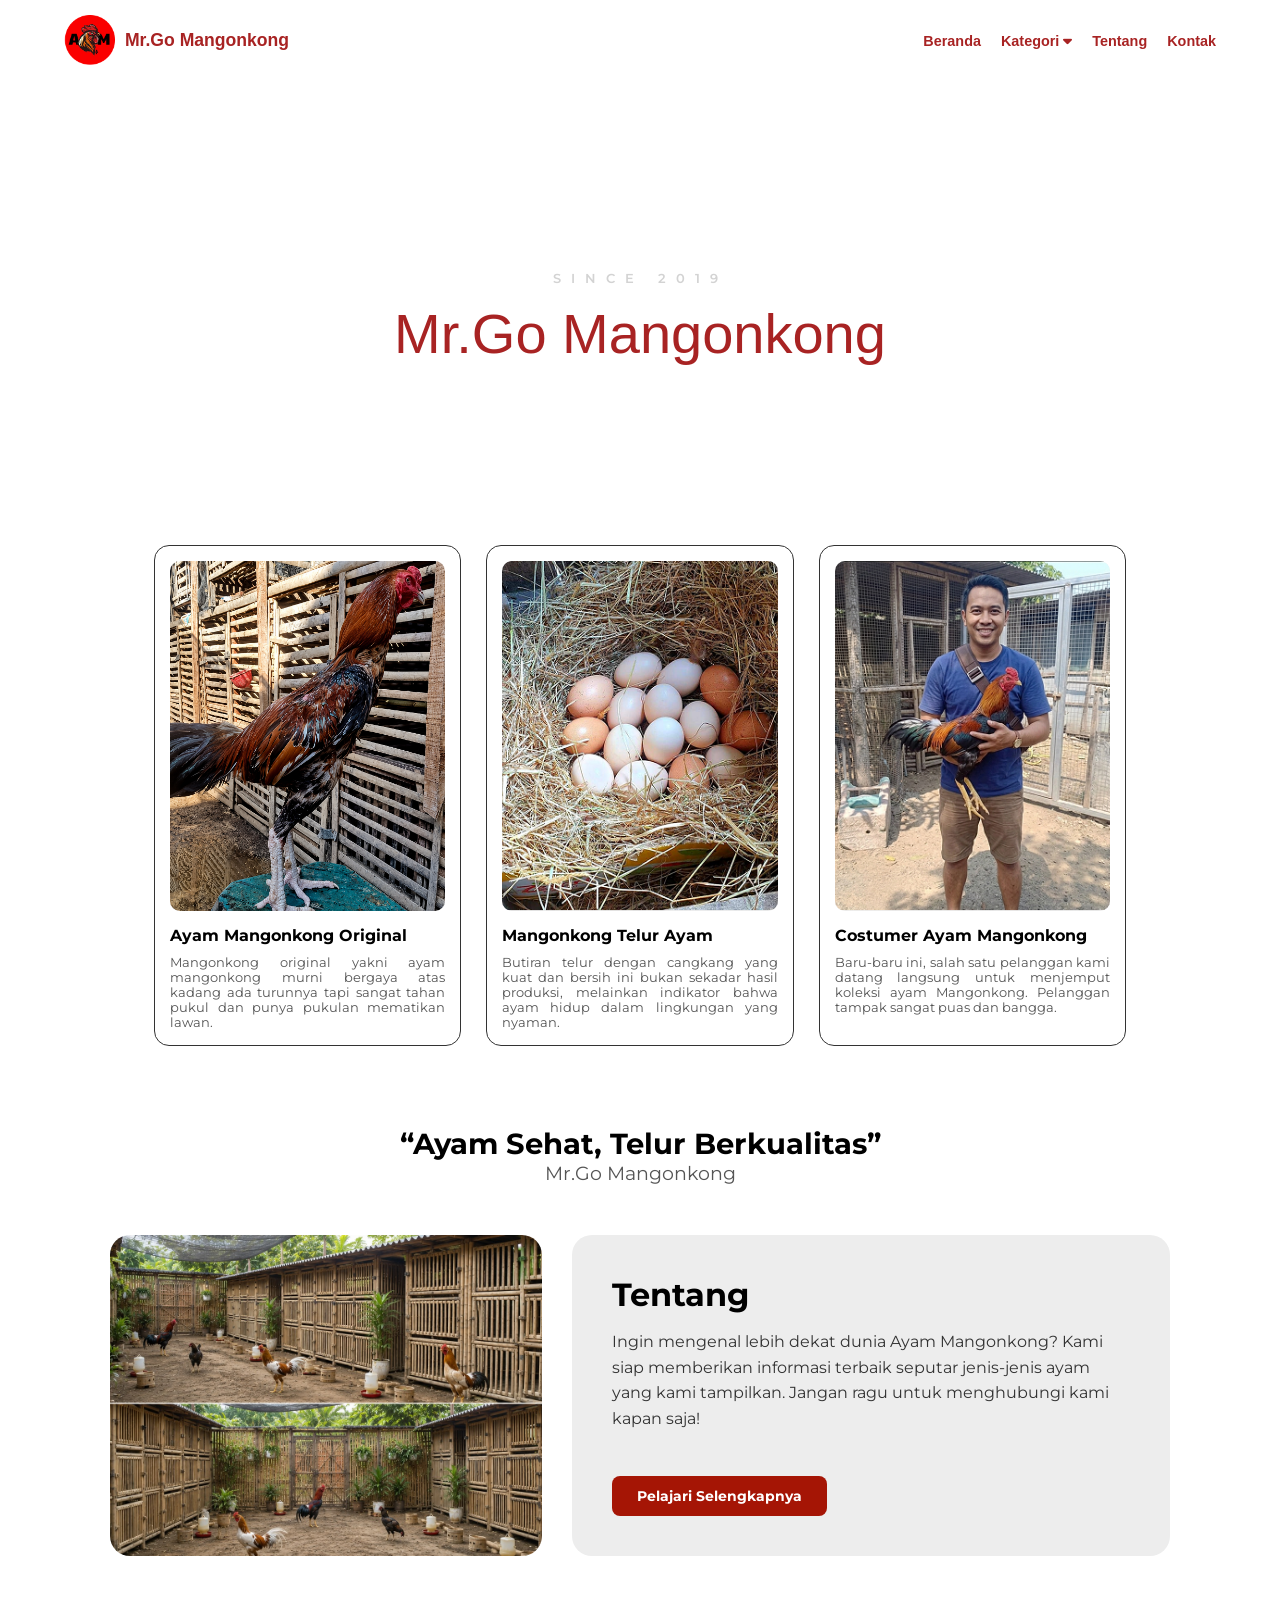
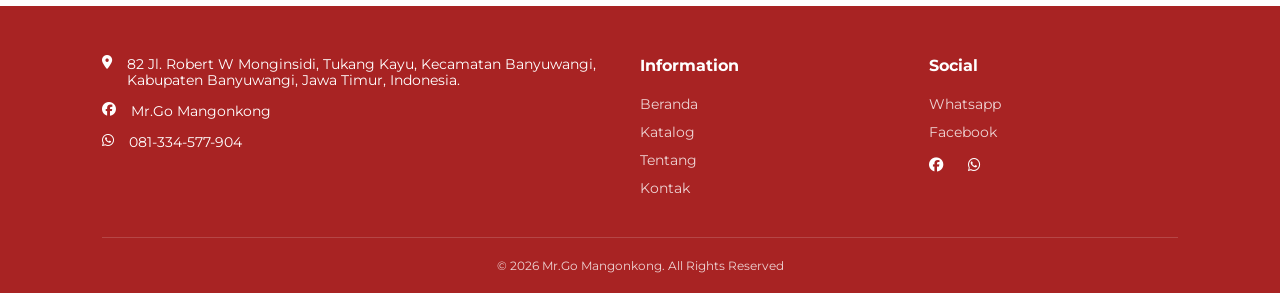
==== commit 3ae3b2b4: "revisi pop up" ====
--- a/index.html
+++ b/index.html
@@ -98,7 +98,7 @@
     });
 
     document.getElementById("aboutText").innerHTML = `
-        <h3>About Us</h3>
+        <h3>Tentang</h3>
         <p>
         Ingin mengenal lebih dekat dunia Ayam Mangonkong? Kami siap memberikan informasi terbaik seputar jenis-jenis ayam yang kami tampilkan. Jangan ragu untuk menghubungi kami kapan saja!
         </p>
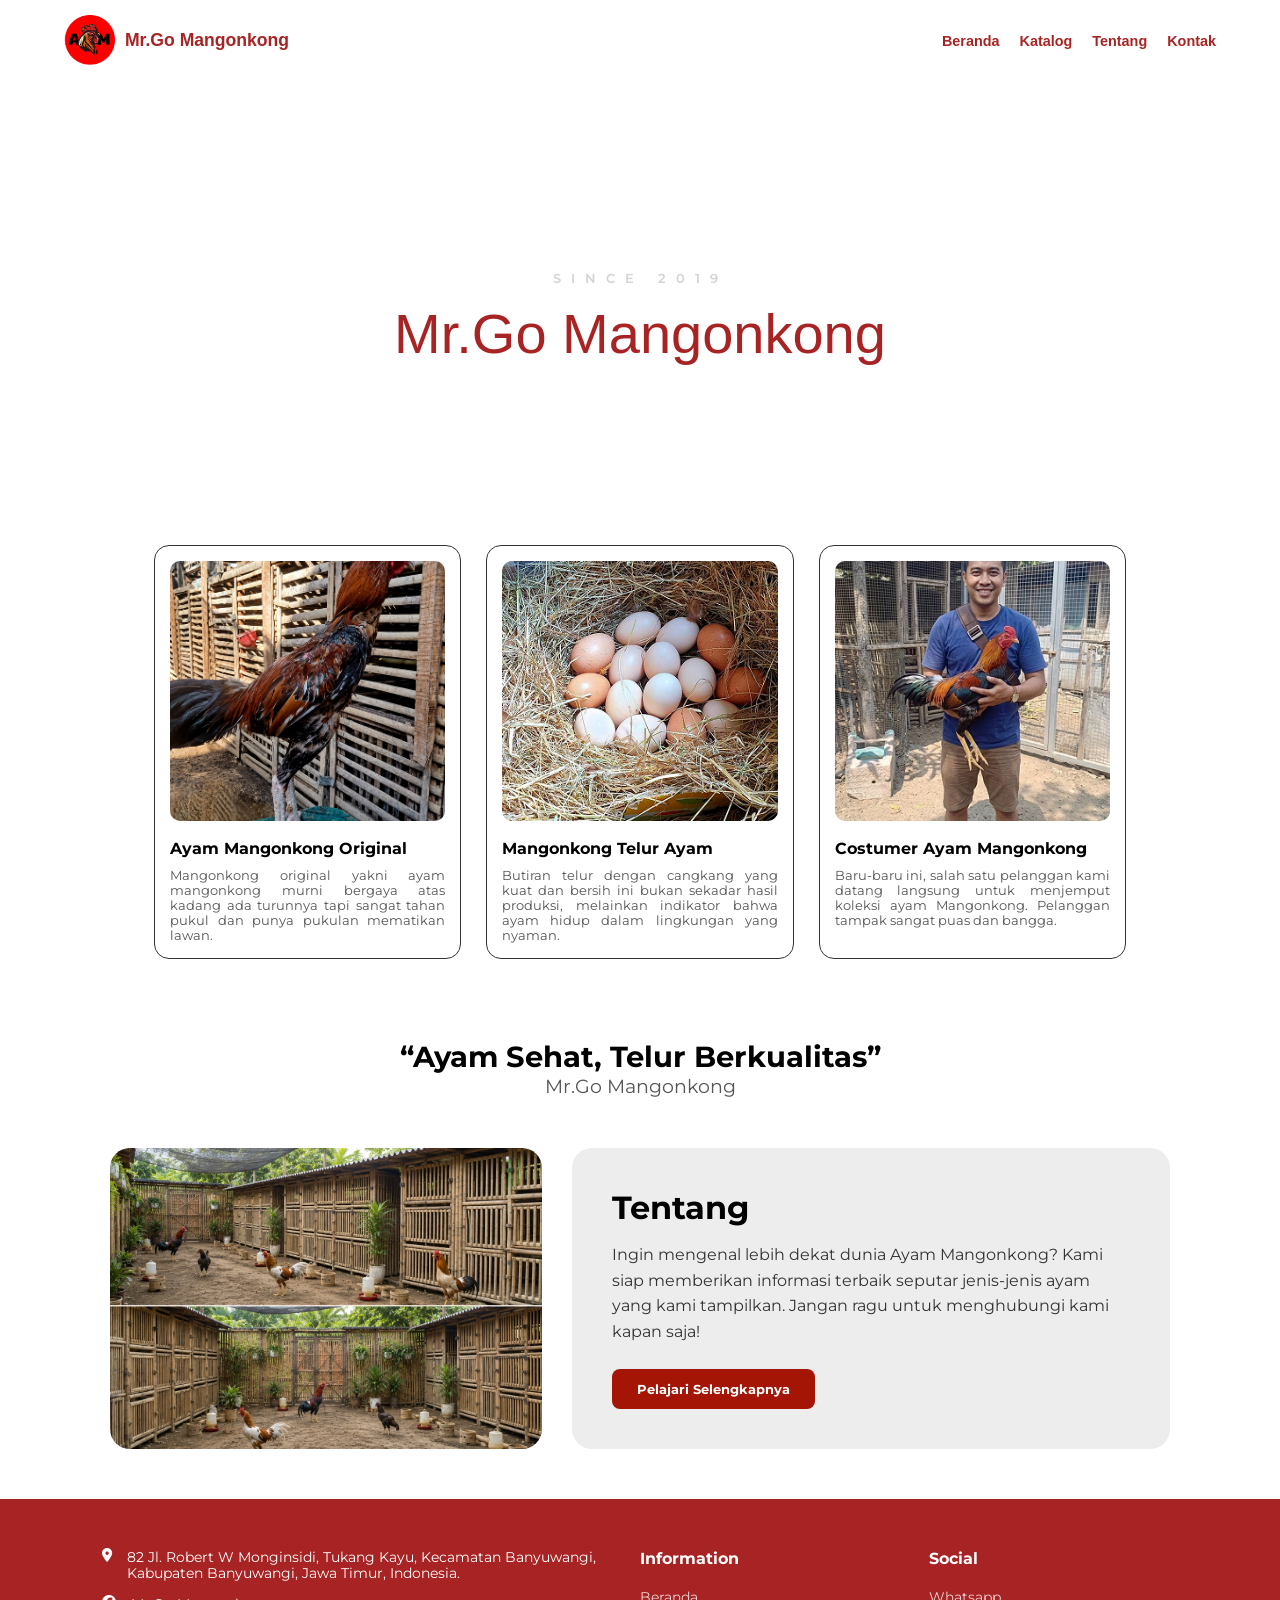
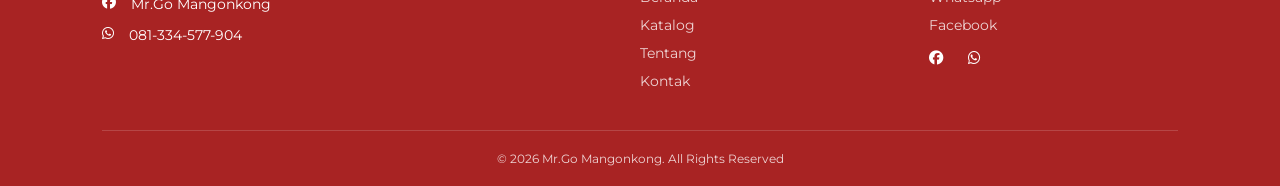
==== commit ba7c23c8: "fix done" ====
--- a/index.html
+++ b/index.html
@@ -18,25 +18,7 @@
 
         <ul class="nav-links">
             <li><a href="index.html">Beranda</a></li>
-            <li class="dropdown">
-                <a href="page/katalog.html" class="dropbtn">
-                    Kategori <i class="fa-solid fa-caret-down"></i>
-                </a>
-
-                <!-- pilihan jenis ayam -->
-                <ul class="dropdown-content">
-                    <li><a href="page/mangonkong-original.html">Mangonkong Original</a></li>
-                    <li><a href="page/mangonkong-assel.html">Mangonkong Assel</a></li>
-                    <li><a href="page/mangonkong-booster.html">Mangonkong Booster</a></li>
-                    <li><a href="page/mangonkong-extra-pama.html">Mangonkong Extra Pama</a></li>
-                    <li><a href="page/mangonkong-platinum-bangkok.html">Mangonkong Platinum Bangkok</a></li>
-                    <li><a href="page/mangonkong-platinum-khoygon.html">Mangonkong Platinum Khoygon</a></li>
-                    <li><a href="page/mangonkong-platinum-plucker.html">Mangonkong Platinum Plucker</a></li>
-                    <li><a href="page/mangonkong-shamo.html">Mangonkong Shamo</a></li>
-                    <li><a href="page/mangonkong-vietkong.html">Mangonkong Vietkong</a></li>
-                </ul>
-            </li>
-
+            <li><a href="page/katalog.html">Katalog</a></li>
             <li><a href="page/tentang.html">Tentang</a></li>
             <li><a href="page/kontak.html">Kontak</a></li>
         </ul>
--- a/css/style.css
+++ b/css/style.css
@@ -99,12 +99,6 @@
     font-weight: 500;
     cursor: pointer;
     transition: background-color 0.3s ease, color 0.3s ease;
-}
-
-.nav-links, .dropdown-content {
-    list-style: none;
-    padding: 0;
-    margin: 0;
 }
 
 @media screen and (max-width: 768px) {
@@ -137,53 +131,6 @@
     cursor: pointer;
 }
 
-/* Bagian DropDown */
-.dropdown {
-    position: relative;
-}
-
-.dropdown-content {
-    display: none;
-    position: absolute;
-    background-color: #ffffff;
-    min-width: 250px;
-    box-shadow: 0px 8px 16px 0px rgba(0,0,0,0.1); 
-    z-index: 1;
-    border-radius: 15px; 
-    padding: 10px 0;
-    margin-top: 10px;
-}
-
-.dropdown::after {
-    content: "";
-    position: absolute;
-    top: 100%;
-    left: 0;
-    width: 100%;
-    height: 20px; 
-    display: block;
-}
-
-.dropdown-content li a {
-    color: #8B0000; 
-    padding: 12px 20px;
-    text-decoration: none;
-    display: block;
-    font-weight: 600;
-    font-size: 0.95rem;
-    transition: 0.3s;
-}
-
-.dropdown-content li a:hover {
-    background-color: #f1f1f1;
-    border-radius: 10px;
-    color: #000;
-}
-
-.dropdown:hover .dropdown-content {
-    display: block;
-}
-
 /* Bagian Hero */
 .hero {
     height: 55vh;
@@ -342,198 +289,6 @@
     .hero h1{
         font-size:40px;
     }
-}
-/* Katalog */
-.container{
-  padding:60px 80px;
-}
-
-.grid{
-  display:grid;
-  grid-template-columns:repeat(3,1fr);
-  gap:50px;
-}
-
-.cardd{
-  width:320px;
-  background:#ffffff;
-  border-radius:20px;
-  padding:35px;
-  border:1px solid #d1d1d1;
-  text-align:center;
-  margin:auto;
-  transition: 0.3s;
-}
-
-.cardd img{
-  width:100%;
-  height:300px;
-  object-fit:cover;
-  border-radius:10px;
-}
-
-.cardd h3{
-  margin-bottom:10px;
-  font-size:14px;
-}
-.cardd:hover {
-    transform: translateY(-10px); 
-    box-shadow: 0 10px 20px rgba(0,0,0,0.2);}
-
-.btn{
-  background:#b30000;
-  color:#ffffff;
-  padding:8px 20px;
-  border:none;
-  border-radius:8px;
-  cursor:pointer;
-  margin-top: 20px;
-}
-
-/* ===== DETAIL ===== */
-.detail{
-  display:flex;
-  justify-content:space-between;
-  align-items:center;
-  padding:80px;
-}
-
-.detail-text{
-  width:50%;
-}
-
-.detail-text h1{
-  font-size:32px;
-  margin-bottom:20px;
-}
-
-.detail-text p{
-  line-height:1.6;
-}
-
-.detail-img img{
-  width:360px;
-}
-
-/* Bagian .katalog-title */
-
-.katalog-title{
-    text-align:center;
-    margin-bottom:60px;
-    font-family: 'Poppins', sans-serif;
-}
-/* TEXT RED */
-.katalog-title span{
-    display:block;
-    font-size:24px;
-    font-weight:500;
-    color:#A82323;
-    margin-bottom:10px;
-    letter-spacing:1px;
-    font-weight: 600;
-}
-/* MAIN TITLE */
-.katalog-title h1{
-    font-size:54px;
-    font-weight:700;
-    color:#000000;
-    line-height:1.3;
-}
-
-/* detail */
-.active-nav{
-  font-weight:700;
-}
-.detail-wrapper{
-  display:flex;
-  justify-content:space-between;
-  align-items:center;
-  padding:
-  80px
-  100px
-  60px;
-  min-height:700px;
-  font-family: 'Poppins', sans-serif;
-}
-.detail-left{
-  width:52%;
-}
-.detail-left h1{
-  font-size:64px;
-  line-height:1.1;
-  font-weight:600;
-  margin-bottom:40px;
-  color:#000000;
-}
-.detail-left p{
-  width:90%;
-  font-size:20px;
-  line-height:1.9;
-  color:#333333;
-}
-.detail-right{
-  width:48%;
-  display:flex;
-  justify-content:center;
-}
-.detail-right img{
-  width:360px;
-  height:520px;
-  object-fit:cover;
-  border-radius:10px;
-}
-/* =========================
-   CARD REKOMENDASI
-========================= */
-
-.recommendation-section{
-  display:flex;
-  justify-content:center;
-  gap:45px;
-  padding:
-  20px
-  80px
-  80px;
-}
-.recommend-card{
-  width:320px;
-  background:#ffffff;
-  border:1px  solid
-  #d8d8d8;
-  border-radius:20px;
-  padding:20px;
-  text-align:center;
-  box-shadow: 0px  4px 10px
-  rgba(0,0,0,0.05);
-  transition: 0.3s;
-
-}
-.recommend-card h3{
-  font-size:15px;
-  margin-bottom:15px;
-  
-}
-.recommend-card img{
-  width:100%;
-  height:330px;
-  object-fit:cover;
-  border-radius:10px;
-  
-}
-.recommend-card button{
-  margin-top:20px;
-  width:120px;
-  height:40px;
-  border:none;
-  border-radius:10px;
-  background:#b30000;
-  color:white;
-  cursor:pointer;
-  transition:0.3s;
-}
-.recommend-card button:hover{
-  background:#8f0000;
-  
 }
 
 /* About */
@@ -745,4 +500,177 @@
 
 .about-text .btn:hover {
     background-color: #800f03;
-}+}
+
+
+/* katalog baru */
+/* section katalog */
+.katalog-section{
+    width:100%;
+    padding:40px 0 80px;
+}
+
+/* judul */
+.judul-katalog{
+    text-align:center;
+    margin-bottom:50px;
+}
+
+.judul-katalog h2{
+    font-size:42px;
+    color:#c11212;
+    font-weight:700;
+    margin-bottom:10px;
+}
+
+.judul-katalog h1{
+    font-size:55px;
+    font-weight:800;
+    color:#111;
+}
+
+/* container */
+.container{
+    width:100%;
+    padding:0 80px;
+    box-sizing:border-box;
+}
+
+.grid{
+    display:grid;
+    grid-template-columns:repeat(3, 1fr);
+    gap:35px;
+}
+
+/* cardd katalog */
+
+.cardd{
+    width:260px;              
+    background:#ffffff;
+    border:1px solid #d2d2d2;
+    border-radius:18px;
+    padding:18px;
+    text-align:center;
+    transition:0.3s;
+    margin:auto;
+}
+
+.cardd:hover{
+    transform:translateY(-6px);
+    box-shadow:0 8px 18px rgba(0,0,0,0.10);
+}
+
+/* judul card */
+.cardd h3{
+    font-size:15px;
+    font-weight:700;
+    margin-bottom:15px;
+    color:#111;
+}
+
+/* img katalog */
+.card-img{
+    width:100%;
+    height:260px;
+    overflow:hidden;
+    border-radius:10px;
+    margin-bottom:18px;
+}
+.card-img img{
+    width:100%;
+    height:100%;
+    object-fit:cover;
+    display:block;
+}
+
+/* button */
+.btn{
+    background:#b51c1c;
+    color:#fff;
+    border:none;
+    padding:9px 22px;
+    border-radius:8px;
+    font-size:13px;
+    cursor:pointer;
+    transition:0.3s;
+    font-weight:600;
+}
+.btn:hover{
+    background:#8f1111;
+}
+
+/* popup */
+.popup{
+    position:fixed;
+    top:0;
+    left:0;
+    width:100%;
+    height:100vh;
+    background:rgba(0,0,0,0.5);
+    display:none;
+    justify-content:center;
+    align-items:center;
+    z-index:9999;
+}
+
+.popup-content{
+    width:260px;
+    background:#fff;
+    border-radius:18px;
+    padding:18px;
+    position:relative;
+    text-align:center;
+    animation:popupShow 0.3s ease;
+}
+
+/* animation katalog */
+@keyframes popupShow{
+    from{
+        transform:scale(0.8);
+        opacity:0;
+    }
+    to{
+        transform:scale(1);
+        opacity:1;
+    }
+}
+
+/* button close card */
+.close-btn{
+    position:absolute;
+    top:14px;
+    right:22px;
+    font-size:28px;
+    font-weight:400; 
+    cursor:pointer;
+    color:#030202;
+    z-index:10;
+    transition:0.3s;
+}
+
+/* img popup */
+.popup-content img{
+    width:100%;
+    height:260px;
+    object-fit:cover;
+    border-radius:10px;
+    margin-bottom:18px;
+}
+
+.popup-content h2{
+    font-size:18px;
+    margin-bottom:15px;
+    color:#111;
+    font-weight:700;
+}
+
+.popup-content p{
+    font-size:13px;
+    line-height:1.7;
+    color:#555;
+    text-align:justify;
+}
+/* hover button*/
+.close-btn:hover{
+    transform:scale(1.1);
+}
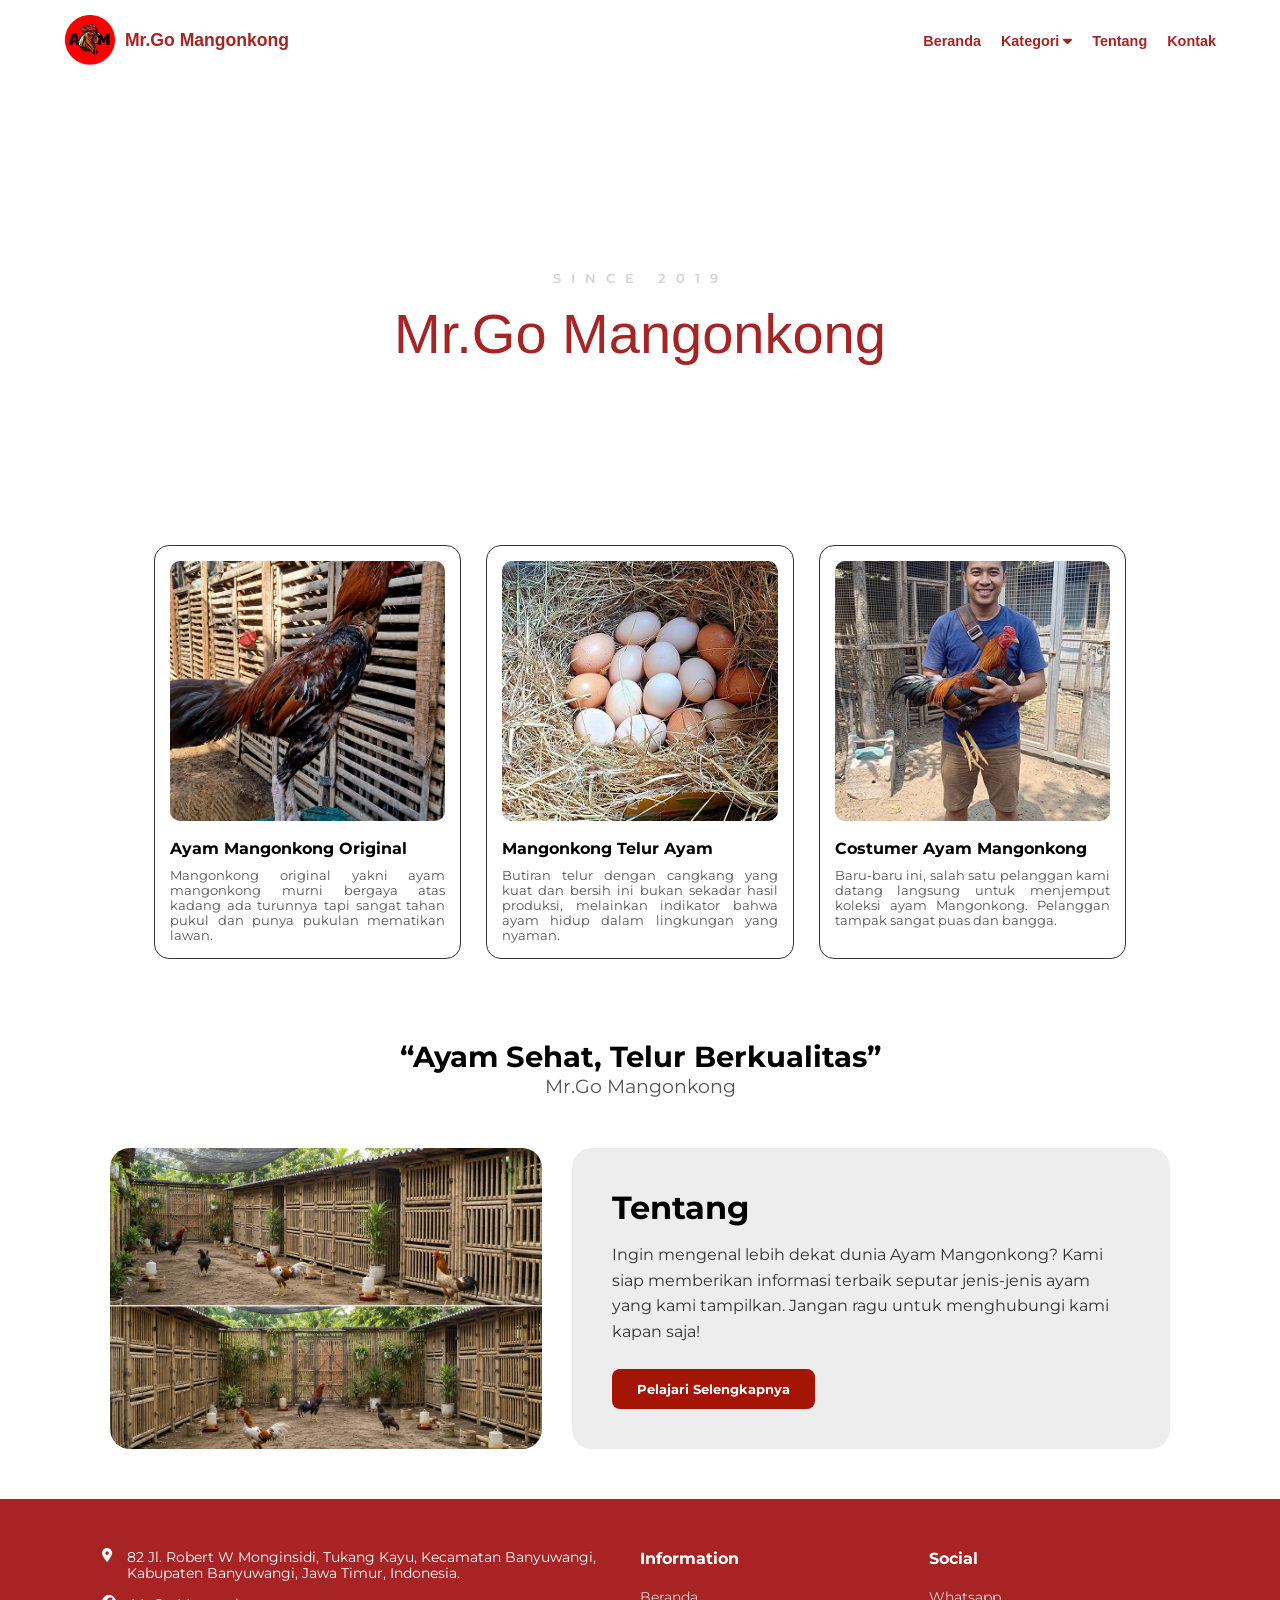
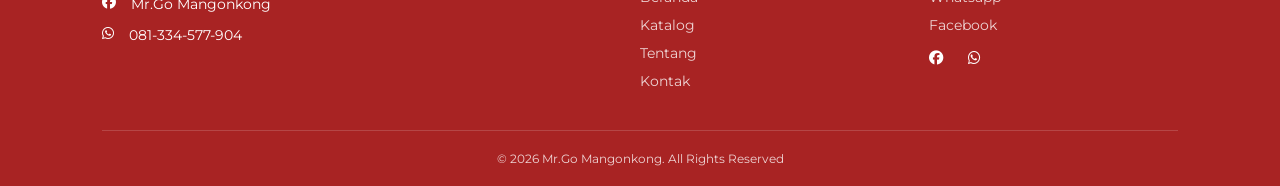
==== commit da005d4e: "tinggal responsif" ====
--- a/index.html
+++ b/index.html
@@ -18,7 +18,10 @@
 
         <ul class="nav-links">
             <li><a href="index.html">Beranda</a></li>
-            <li><a href="page/katalog.html">Katalog</a></li>
+            <li class="dropdown">
+                <a href="page/katalog.html" class="dropbtn">
+                    Kategori <i class="fa-solid fa-caret-down"></i>
+                </a>
             <li><a href="page/tentang.html">Tentang</a></li>
             <li><a href="page/kontak.html">Kontak</a></li>
         </ul>
--- a/css/style.css
+++ b/css/style.css
@@ -99,6 +99,12 @@
     font-weight: 500;
     cursor: pointer;
     transition: background-color 0.3s ease, color 0.3s ease;
+}
+
+.nav-links, .dropdown-content {
+    list-style: none;
+    padding: 0;
+    margin: 0;
 }
 
 @media screen and (max-width: 768px) {
@@ -131,6 +137,53 @@
     cursor: pointer;
 }
 
+/* Bagian DropDown */
+.dropdown {
+    position: relative;
+}
+
+.dropdown-content {
+    display: none;
+    position: absolute;
+    background-color: #ffffff;
+    min-width: 250px;
+    box-shadow: 0px 8px 16px 0px rgba(0,0,0,0.1); 
+    z-index: 1;
+    border-radius: 15px; 
+    padding: 10px 0;
+    margin-top: 10px;
+}
+
+.dropdown::after {
+    content: "";
+    position: absolute;
+    top: 100%;
+    left: 0;
+    width: 100%;
+    height: 20px; 
+    display: block;
+}
+
+.dropdown-content li a {
+    color: #8B0000; 
+    padding: 12px 20px;
+    text-decoration: none;
+    display: block;
+    font-weight: 600;
+    font-size: 0.95rem;
+    transition: 0.3s;
+}
+
+.dropdown-content li a:hover {
+    background-color: #f1f1f1;
+    border-radius: 10px;
+    color: #000;
+}
+
+.dropdown:hover .dropdown-content {
+    display: block;
+}
+
 /* Bagian Hero */
 .hero {
     height: 55vh;
@@ -290,6 +343,198 @@
         font-size:40px;
     }
 }
+/* Katalog */
+/* .container{
+  padding:60px 80px;
+}
+
+.grid{
+  display:grid;
+  grid-template-columns:repeat(3,1fr);
+  gap:50px;
+}
+
+.cardd{
+  width:320px;
+  background:#ffffff;
+  border-radius:20px;
+  padding:35px;
+  border:1px solid #d1d1d1;
+  text-align:center;
+  margin:auto;
+  transition: 0.3s;
+}
+
+.cardd img{
+  width:100%;
+  height:300px;
+  object-fit:cover;
+  border-radius:10px;
+}
+
+.cardd h3{
+  margin-bottom:10px;
+  font-size:14px;
+}
+.cardd:hover {
+    transform: translateY(-10px); 
+    box-shadow: 0 10px 20px rgba(0,0,0,0.2);}
+
+.btn{
+  background:#b30000;
+  color:#ffffff;
+  padding:8px 20px;
+  border:none;
+  border-radius:8px;
+  cursor:pointer;
+  margin-top: 20px;
+}
+
+/* ===== DETAIL ===== */
+/* .detail{
+  display:flex;
+  justify-content:space-between;
+  align-items:center;
+  padding:80px;
+}
+
+.detail-text{
+  width:50%;
+}
+
+.detail-text h1{
+  font-size:32px;
+  margin-bottom:20px;
+}
+
+.detail-text p{
+  line-height:1.6;
+}
+
+.detail-img img{
+  width:360px;
+}
+
+/* Bagian .katalog-title */
+
+/* .katalog-title{
+    text-align:center;
+    margin-bottom:60px;
+    font-family: 'Poppins', sans-serif;
+} */
+/* TEXT RED */
+/* .katalog-title span{
+    display:block;
+    font-size:24px;
+    font-weight:500;
+    color:#A82323;
+    margin-bottom:10px;
+    letter-spacing:1px;
+    font-weight: 600;
+}
+/* MAIN TITLE */
+/* .katalog-title h1{
+    font-size:54px;
+    font-weight:700;
+    color:#000000;
+    line-height:1.3;
+} */
+
+/* detail */
+/* .active-nav{
+  font-weight:700;
+}
+.detail-wrapper{
+  display:flex;
+  justify-content:space-between;
+  align-items:center;
+  padding:
+  80px
+  100px
+  60px;
+  min-height:700px;
+  font-family: 'Poppins', sans-serif;
+}
+.detail-left{
+  width:52%;
+}
+.detail-left h1{
+  font-size:64px;
+  line-height:1.1;
+  font-weight:600;
+  margin-bottom:40px;
+  color:#000000;
+}
+.detail-left p{
+  width:90%;
+  font-size:20px;
+  line-height:1.9;
+  color:#333333;
+}
+.detail-right{
+  width:48%;
+  display:flex;
+  justify-content:center;
+}
+.detail-right img{
+  width:360px;
+  height:520px;
+  object-fit:cover;
+  border-radius:10px;
+} */
+/* =========================
+   CARD REKOMENDASI
+========================= */
+
+/* .recommendation-section{
+  display:flex;
+  justify-content:center;
+  gap:45px;
+  padding:
+  20px
+  80px
+  80px;
+}
+.recommend-card{
+  width:320px;
+  background:#ffffff;
+  border:1px  solid
+  #d8d8d8;
+  border-radius:20px;
+  padding:20px;
+  text-align:center;
+  box-shadow: 0px  4px 10px
+  rgba(0,0,0,0.05);
+  transition: 0.3s;
+
+}
+.recommend-card h3{
+  font-size:15px;
+  margin-bottom:15px;
+  
+}
+.recommend-card img{
+  width:100%;
+  height:330px;
+  object-fit:cover;
+  border-radius:10px;
+  
+}
+.recommend-card button{
+  margin-top:20px;
+  width:120px;
+  height:40px;
+  border:none;
+  border-radius:10px;
+  background:#b30000;
+  color:white;
+  cursor:pointer;
+  transition:0.3s;
+}
+.recommend-card button:hover{
+  background:#8f0000;
+  
+}  */
 
 /* About */
 .about-container {
@@ -641,7 +886,7 @@
     top:14px;
     right:22px;
     font-size:28px;
-    font-weight:400; 
+    font-weight:400;   /* tidak terlalu bold */
     cursor:pointer;
     color:#030202;
     z-index:10;
@@ -673,4 +918,4 @@
 /* hover button*/
 .close-btn:hover{
     transform:scale(1.1);
-}
+}
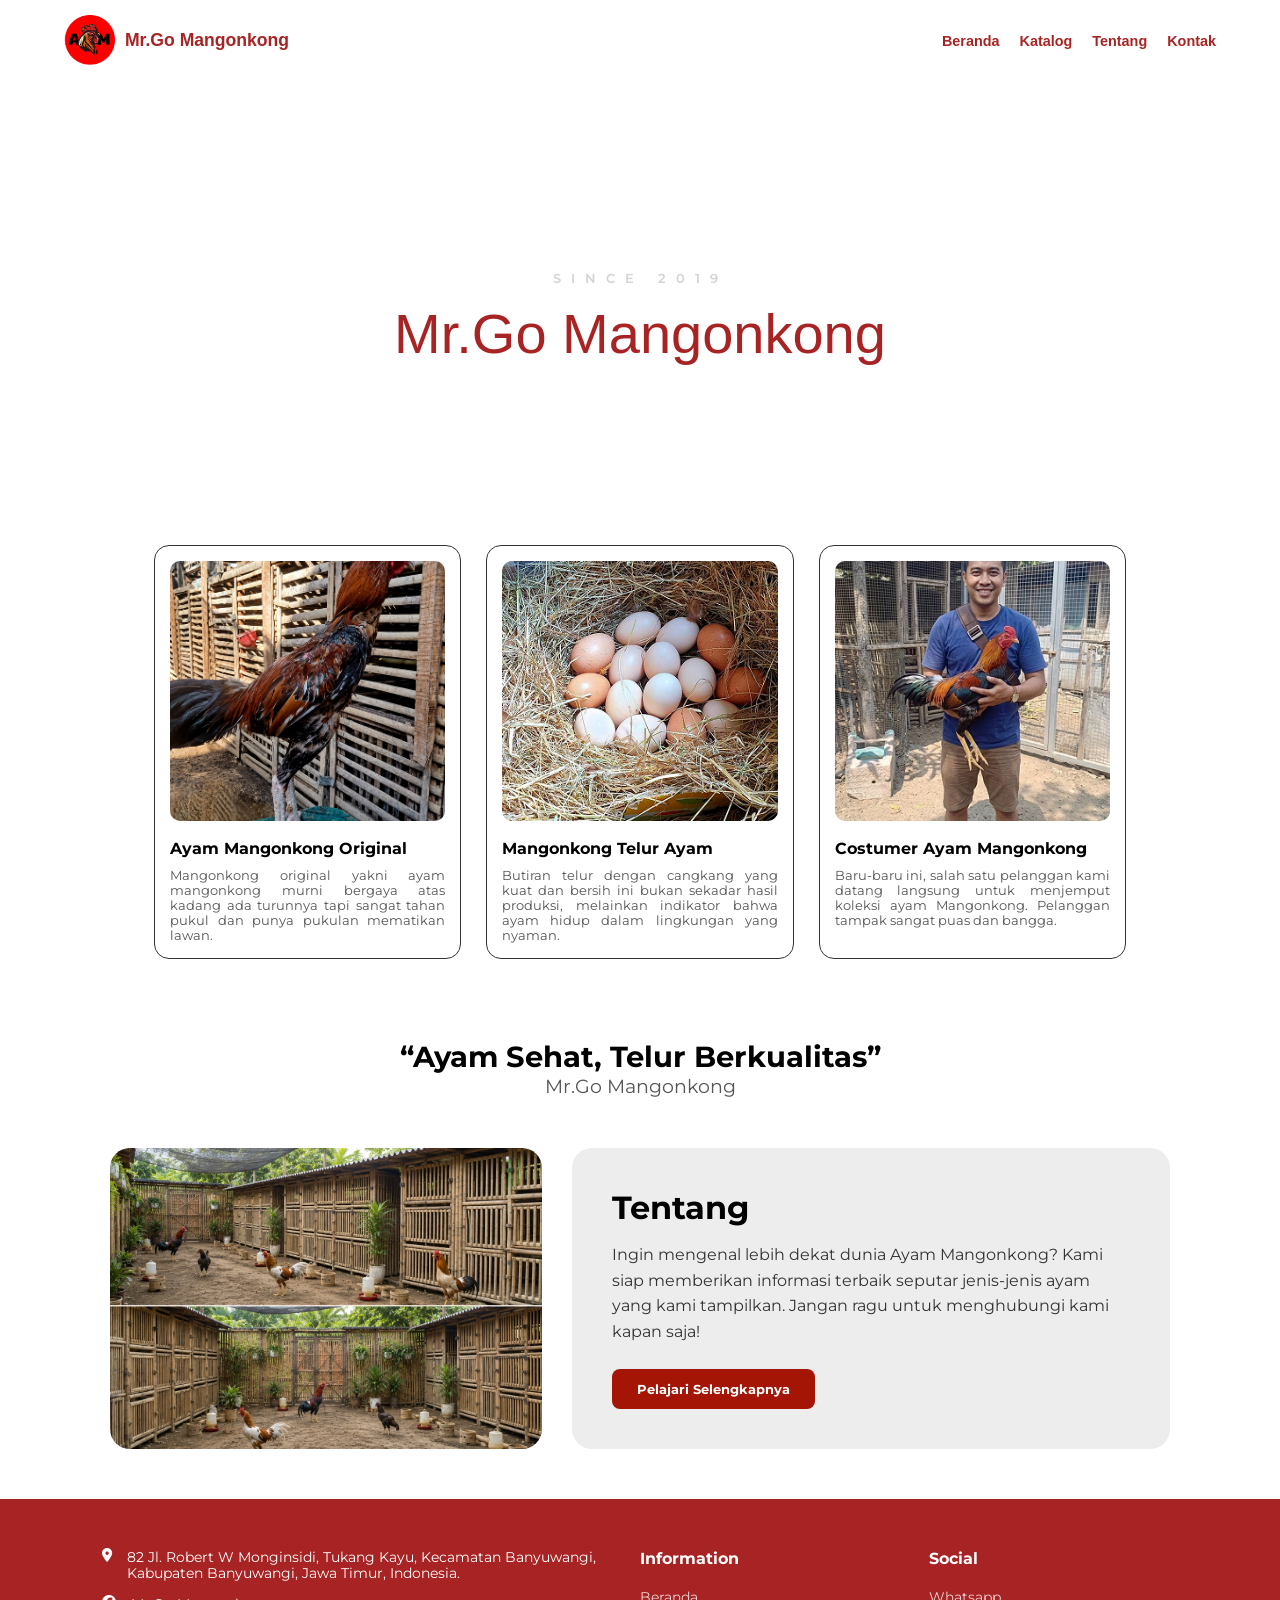
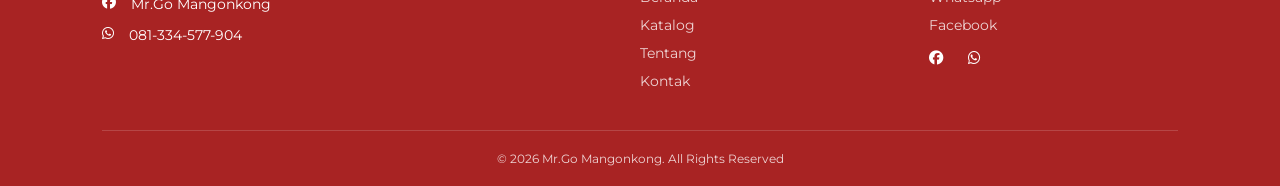
==== commit 77cba667: "reviisi" ====
--- a/index.html
+++ b/index.html
@@ -18,10 +18,7 @@
 
         <ul class="nav-links">
             <li><a href="index.html">Beranda</a></li>
-            <li class="dropdown">
-                <a href="page/katalog.html" class="dropbtn">
-                    Kategori <i class="fa-solid fa-caret-down"></i>
-                </a>
+            <li><a href="page/katalog.html">Katalog</a></li>
             <li><a href="page/tentang.html">Tentang</a></li>
             <li><a href="page/kontak.html">Kontak</a></li>
         </ul>
@@ -133,7 +130,7 @@
         </a>
         <a href="https://wa.me/6281334577904" target="_blank" style="color: white;">
             <i class="fa-brands fa-whatsapp"></i>
-        </a>
+        </a> 
     </div>
 </div>
     </div>
--- a/css/style.css
+++ b/css/style.css
@@ -99,12 +99,6 @@
     font-weight: 500;
     cursor: pointer;
     transition: background-color 0.3s ease, color 0.3s ease;
-}
-
-.nav-links, .dropdown-content {
-    list-style: none;
-    padding: 0;
-    margin: 0;
 }
 
 @media screen and (max-width: 768px) {
@@ -137,53 +131,6 @@
     cursor: pointer;
 }
 
-/* Bagian DropDown */
-.dropdown {
-    position: relative;
-}
-
-.dropdown-content {
-    display: none;
-    position: absolute;
-    background-color: #ffffff;
-    min-width: 250px;
-    box-shadow: 0px 8px 16px 0px rgba(0,0,0,0.1); 
-    z-index: 1;
-    border-radius: 15px; 
-    padding: 10px 0;
-    margin-top: 10px;
-}
-
-.dropdown::after {
-    content: "";
-    position: absolute;
-    top: 100%;
-    left: 0;
-    width: 100%;
-    height: 20px; 
-    display: block;
-}
-
-.dropdown-content li a {
-    color: #8B0000; 
-    padding: 12px 20px;
-    text-decoration: none;
-    display: block;
-    font-weight: 600;
-    font-size: 0.95rem;
-    transition: 0.3s;
-}
-
-.dropdown-content li a:hover {
-    background-color: #f1f1f1;
-    border-radius: 10px;
-    color: #000;
-}
-
-.dropdown:hover .dropdown-content {
-    display: block;
-}
-
 /* Bagian Hero */
 .hero {
     height: 55vh;
@@ -343,198 +290,6 @@
         font-size:40px;
     }
 }
-/* Katalog */
-/* .container{
-  padding:60px 80px;
-}
-
-.grid{
-  display:grid;
-  grid-template-columns:repeat(3,1fr);
-  gap:50px;
-}
-
-.cardd{
-  width:320px;
-  background:#ffffff;
-  border-radius:20px;
-  padding:35px;
-  border:1px solid #d1d1d1;
-  text-align:center;
-  margin:auto;
-  transition: 0.3s;
-}
-
-.cardd img{
-  width:100%;
-  height:300px;
-  object-fit:cover;
-  border-radius:10px;
-}
-
-.cardd h3{
-  margin-bottom:10px;
-  font-size:14px;
-}
-.cardd:hover {
-    transform: translateY(-10px); 
-    box-shadow: 0 10px 20px rgba(0,0,0,0.2);}
-
-.btn{
-  background:#b30000;
-  color:#ffffff;
-  padding:8px 20px;
-  border:none;
-  border-radius:8px;
-  cursor:pointer;
-  margin-top: 20px;
-}
-
-/* ===== DETAIL ===== */
-/* .detail{
-  display:flex;
-  justify-content:space-between;
-  align-items:center;
-  padding:80px;
-}
-
-.detail-text{
-  width:50%;
-}
-
-.detail-text h1{
-  font-size:32px;
-  margin-bottom:20px;
-}
-
-.detail-text p{
-  line-height:1.6;
-}
-
-.detail-img img{
-  width:360px;
-}
-
-/* Bagian .katalog-title */
-
-/* .katalog-title{
-    text-align:center;
-    margin-bottom:60px;
-    font-family: 'Poppins', sans-serif;
-} */
-/* TEXT RED */
-/* .katalog-title span{
-    display:block;
-    font-size:24px;
-    font-weight:500;
-    color:#A82323;
-    margin-bottom:10px;
-    letter-spacing:1px;
-    font-weight: 600;
-}
-/* MAIN TITLE */
-/* .katalog-title h1{
-    font-size:54px;
-    font-weight:700;
-    color:#000000;
-    line-height:1.3;
-} */
-
-/* detail */
-/* .active-nav{
-  font-weight:700;
-}
-.detail-wrapper{
-  display:flex;
-  justify-content:space-between;
-  align-items:center;
-  padding:
-  80px
-  100px
-  60px;
-  min-height:700px;
-  font-family: 'Poppins', sans-serif;
-}
-.detail-left{
-  width:52%;
-}
-.detail-left h1{
-  font-size:64px;
-  line-height:1.1;
-  font-weight:600;
-  margin-bottom:40px;
-  color:#000000;
-}
-.detail-left p{
-  width:90%;
-  font-size:20px;
-  line-height:1.9;
-  color:#333333;
-}
-.detail-right{
-  width:48%;
-  display:flex;
-  justify-content:center;
-}
-.detail-right img{
-  width:360px;
-  height:520px;
-  object-fit:cover;
-  border-radius:10px;
-} */
-/* =========================
-   CARD REKOMENDASI
-========================= */
-
-/* .recommendation-section{
-  display:flex;
-  justify-content:center;
-  gap:45px;
-  padding:
-  20px
-  80px
-  80px;
-}
-.recommend-card{
-  width:320px;
-  background:#ffffff;
-  border:1px  solid
-  #d8d8d8;
-  border-radius:20px;
-  padding:20px;
-  text-align:center;
-  box-shadow: 0px  4px 10px
-  rgba(0,0,0,0.05);
-  transition: 0.3s;
-
-}
-.recommend-card h3{
-  font-size:15px;
-  margin-bottom:15px;
-  
-}
-.recommend-card img{
-  width:100%;
-  height:330px;
-  object-fit:cover;
-  border-radius:10px;
-  
-}
-.recommend-card button{
-  margin-top:20px;
-  width:120px;
-  height:40px;
-  border:none;
-  border-radius:10px;
-  background:#b30000;
-  color:white;
-  cursor:pointer;
-  transition:0.3s;
-}
-.recommend-card button:hover{
-  background:#8f0000;
-  
-}  */
 
 /* About */
 .about-container {
@@ -886,7 +641,7 @@
     top:14px;
     right:22px;
     font-size:28px;
-    font-weight:400;   /* tidak terlalu bold */
+    font-weight:400; 
     cursor:pointer;
     color:#030202;
     z-index:10;
@@ -918,4 +673,24 @@
 /* hover button*/
 .close-btn:hover{
     transform:scale(1.1);
-}+}
+
+
+/* ===== Responsive ===== */
+@media (max-width:768px){
+.navbar{flex-direction:column!important;padding:15px!important;gap:10px}
+.nav-links{display:flex;flex-wrap:wrap;justify-content:center;gap:12px}
+.container,.about-container,.contact-container,.detail{padding:20px!important;display:block!important}
+.grid{grid-template-columns:1fr!important;gap:24px!important}
+.card,.cardd{width:100%!important;max-width:340px;margin:auto}
+.hero,.content-section,.detail-text,.detail-image,.image-gallery{width:100%!important}
+.hero h1,h1{font-size:28px!important}
+.hero p,p{font-size:15px}
+img{max-width:100%;height:auto}
+.contact-container,.about-container{flex-direction:column!important}
+.image-gallery{display:grid!important;grid-template-columns:1fr 1fr!important}
+.img-large{grid-row:auto!important;height:220px!important}
+.img-small{height:105px!important}
+iframe{width:100%!important}
+footer{padding:20px}
+}
